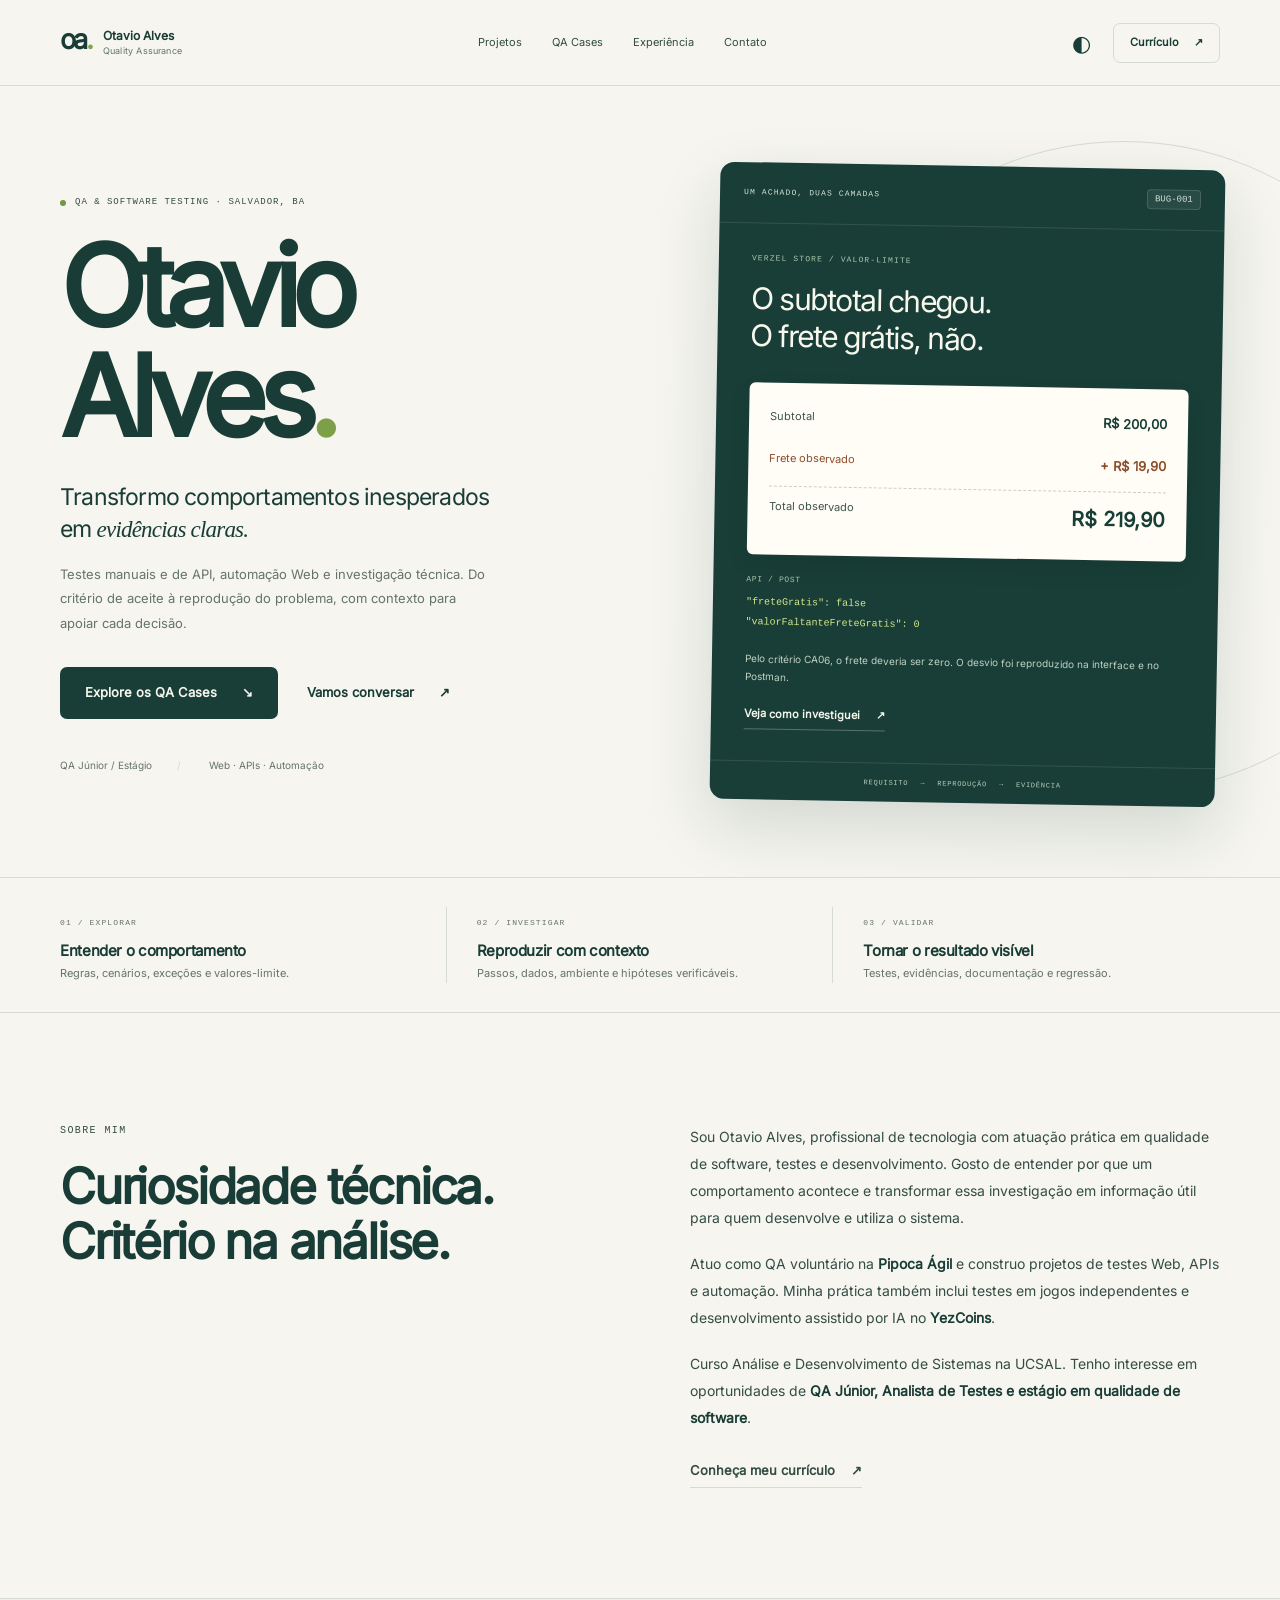
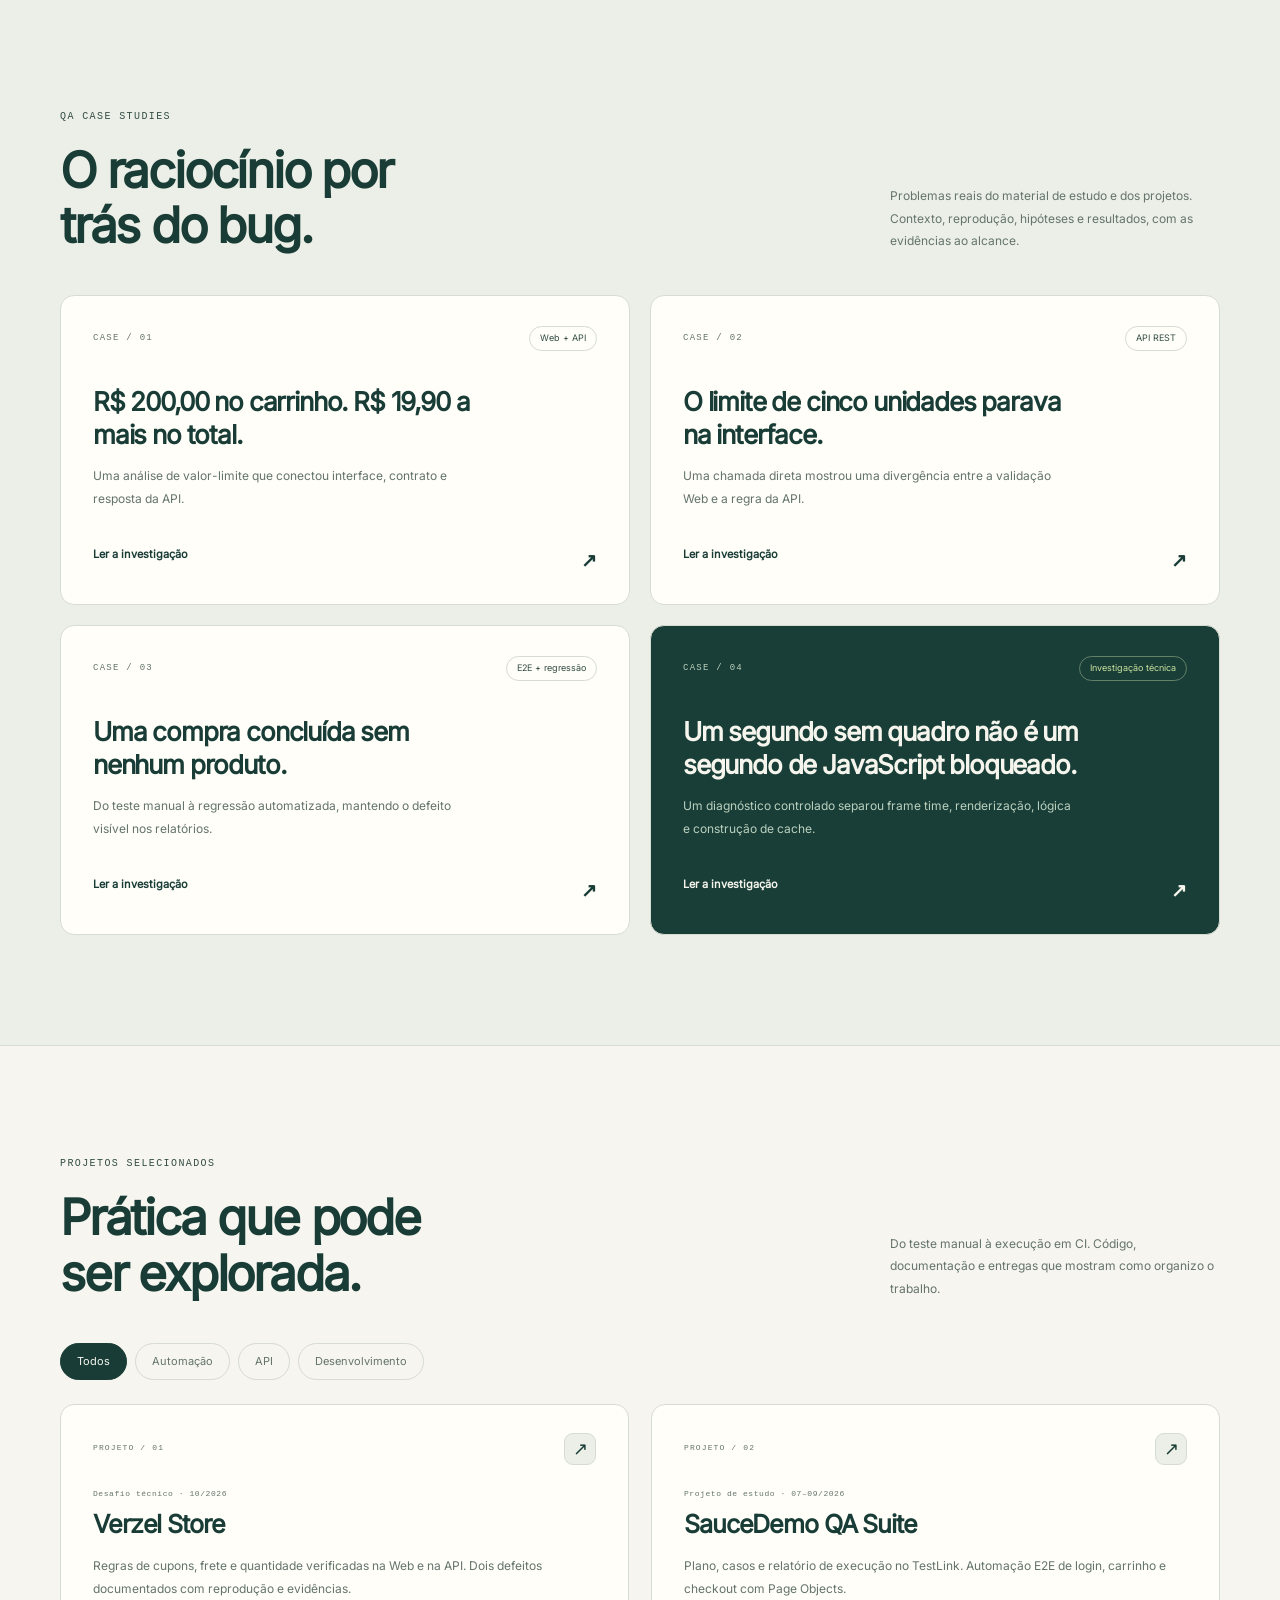
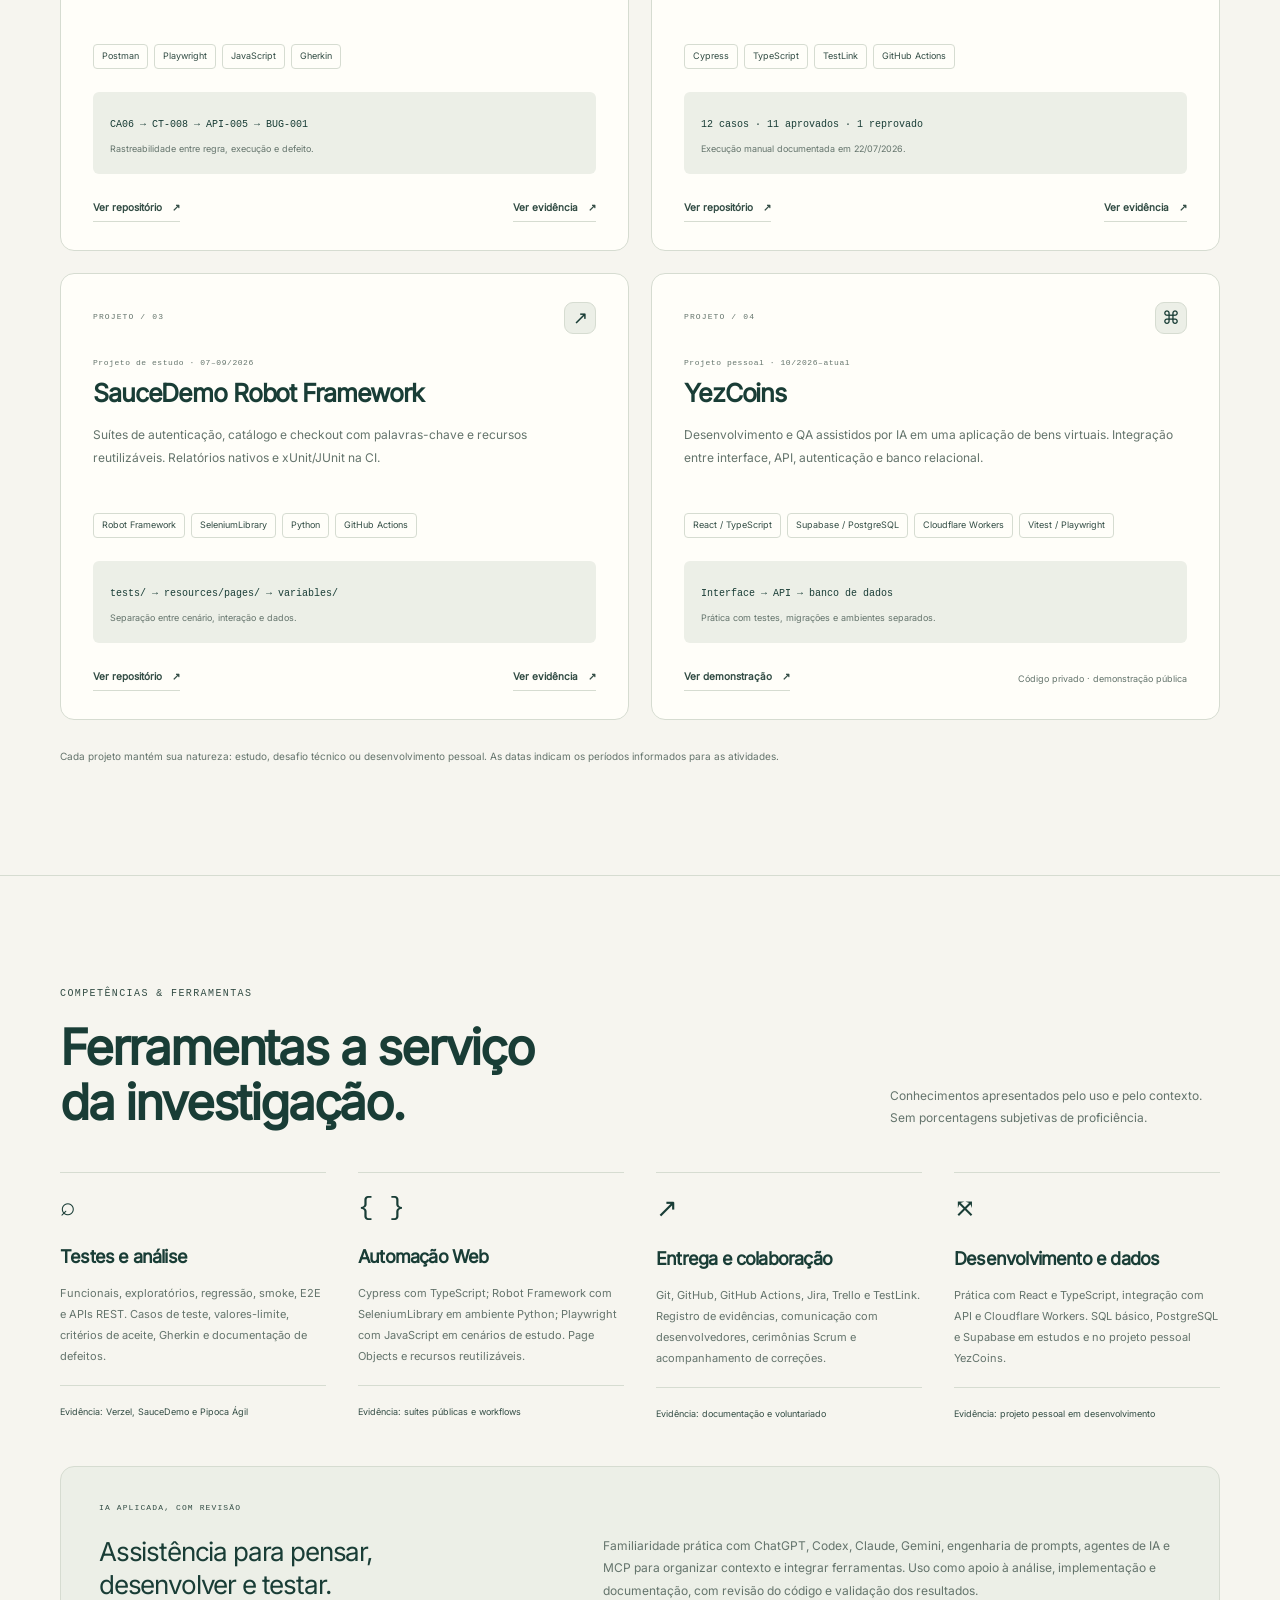
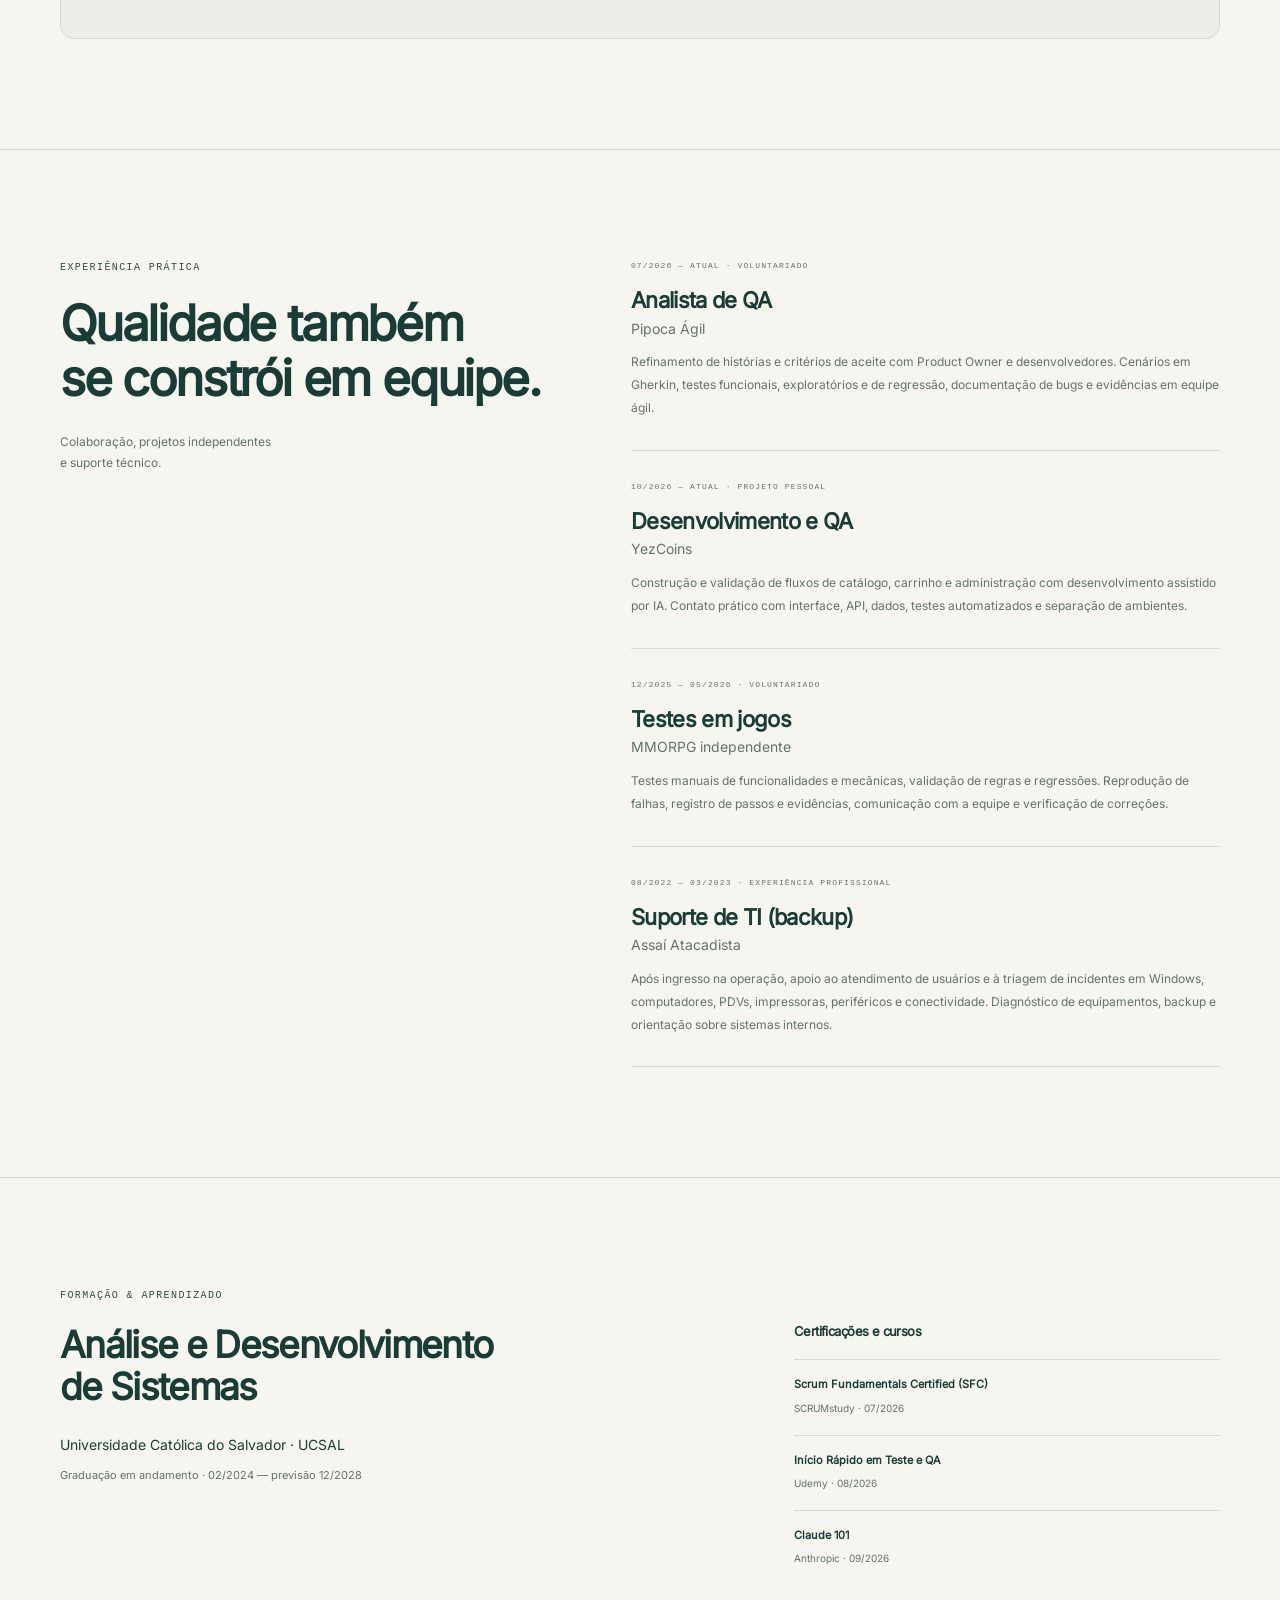
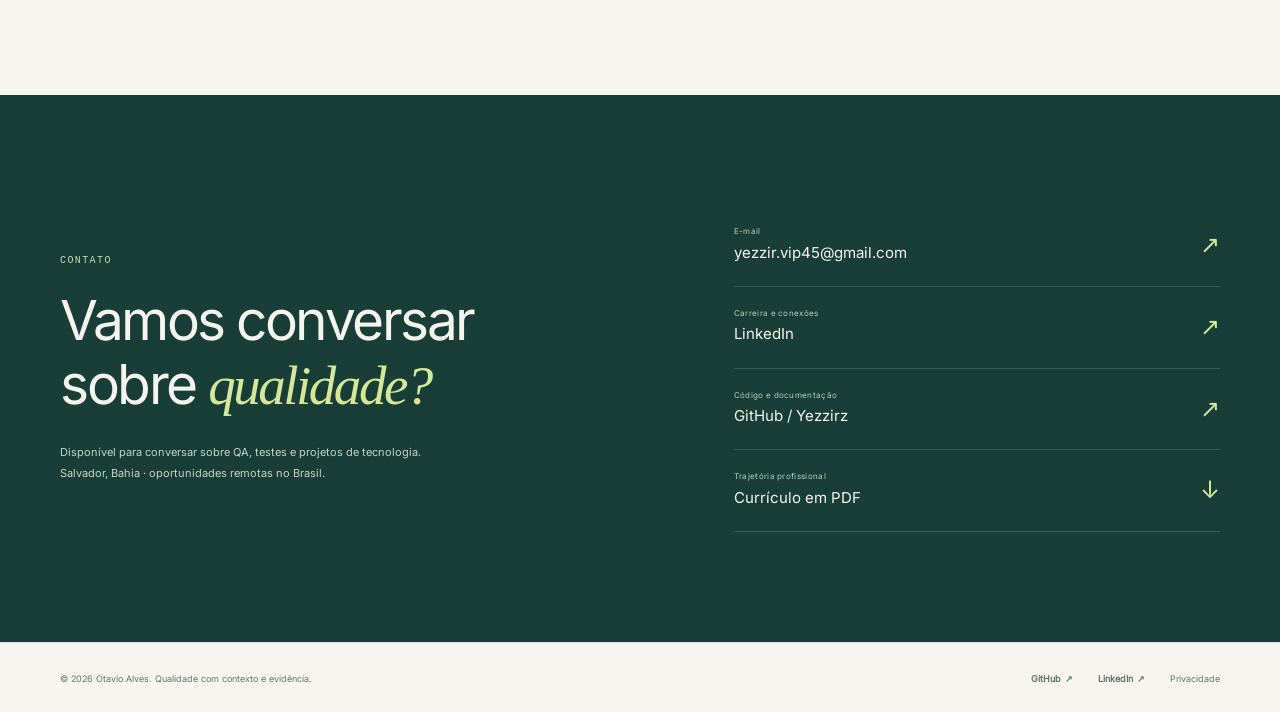
==== index.html @ 362ac3e8 "Create evidence-based QA portfolio and case studies" ====
<!doctype html>
<html lang="pt-BR"><head><meta charset="utf-8"><meta name="viewport" content="width=device-width,initial-scale=1">
<title>Otavio Alves — QA &amp; Software Testing</title><meta name="description" content="Testes Web e API, automação e investigação de bugs. Projetos, evidências e estudos de caso de Otavio Alves.">
<meta name="color-scheme" content="light dark"><meta name="theme-color" content="#183e37">
<meta property="og:type" content="website"><meta property="og:title" content="Otavio Alves — QA &amp; Software Testing"><meta property="og:description" content="Testes Web e API, automação e investigação de bugs. Projetos, evidências e estudos de caso de Otavio Alves."><meta property="og:image" content="https://yezzirz.github.io/assets/social-card.svg"><meta property="og:locale" content="pt_BR"><meta property="og:url" content="https://yezzirz.github.io/">
<link rel="canonical" href="https://yezzirz.github.io/"><link rel="icon" href="assets/favicon.svg" type="image/svg+xml">
<link rel="preload" href="assets/inter-latin-400.woff2" as="font" type="font/woff2" crossorigin>
<link rel="stylesheet" href="assets/style.css"><script src="assets/app.js" defer></script>
</head><body><a class="skip-link" href="#conteudo">Pular para o conteúdo</a><header class="site-header"><div class="container header-inner"><a class="brand" href="#inicio" aria-label="Otavio Alves — início"><span class="brand-mark" aria-hidden="true">oa<span>.</span></span><span>Otavio Alves<small>Quality Assurance</small></span></a>
<button class="menu-toggle" type="button" aria-expanded="false" aria-controls="primary-nav">Menu <span aria-hidden="true">☰</span></button>
<nav id="primary-nav" aria-label="Principal"><a href="#projetos">Projetos</a><a href="#cases">QA Cases</a><a href="#experiencia">Experiência</a><a href="#contato">Contato</a></nav>
<div class="header-actions"><button class="theme-toggle" type="button" aria-label="Alternar tema" aria-pressed="false"><span aria-hidden="true">◐</span></button><a class="button small outline" href="downloads/Otavio_Alves_Curriculo_QA.pdf">Currículo <span aria-hidden="true">↗</span></a></div></div></header>
<main id="conteudo"><section id="inicio" class="hero"><div class="container hero-grid"><div class="hero-copy"><p class="eyebrow"><span class="status-dot"></span> QA & SOFTWARE TESTING · SALVADOR, BA</p><h1>Otavio<br>Alves<span>.</span></h1><p class="hero-lead">Transformo comportamentos inesperados em <em>evidências claras.</em></p><p class="hero-description">Testes manuais e de API, automação Web e investigação técnica. Do critério de aceite à reprodução do problema, com contexto para apoiar cada decisão.</p><div class="hero-actions"><a class="button primary" href="#cases">Explore os QA Cases <span aria-hidden="true">↘</span></a><a class="button plain" href="#contato">Vamos conversar <span aria-hidden="true">↗</span></a></div><div class="hero-meta"><span>QA Júnior / Estágio</span><span>Web · APIs · Automação</span></div></div>
<div class="hero-evidence"><div class="evidence-heading"><span class="mono">UM ACHADO, DUAS CAMADAS</span><span class="evidence-label">BUG-001</span></div><div class="evidence-body"><p class="eyebrow">VERZEL STORE / VALOR-LIMITE</p><h2>O subtotal chegou.<br>O frete grátis, não.</h2><div class="receipt"><div><span>Subtotal</span><strong>R$ 200,00</strong></div><div class="observed"><span>Frete observado</span><strong>+ R$ 19,90</strong></div><div class="receipt-total"><span>Total observado</span><strong>R$ 219,90</strong></div></div><div class="api-proof"><span>API / POST</span><code>"freteGratis": false</code><code>"valorFaltanteFreteGratis": 0</code></div><p class="evidence-note">Pelo critério CA06, o frete deveria ser zero. O desvio foi reproduzido na interface e no Postman.</p><a href="cases/frete-no-limite.html" class="text-link">Veja como investiguei <span aria-hidden="true">↗</span></a></div><div class="evidence-footer"><span>REQUISITO</span><span aria-hidden="true">→</span><span>REPRODUÇÃO</span><span aria-hidden="true">→</span><span>EVIDÊNCIA</span></div></div></div></section>
<section class="approach-strip" aria-label="Frentes de atuação"><div class="container approach-grid"><div><span class="mono">01 / EXPLORAR</span><h2>Entender o comportamento</h2><p>Regras, cenários, exceções e valores-limite.</p></div><div><span class="mono">02 / INVESTIGAR</span><h2>Reproduzir com contexto</h2><p>Passos, dados, ambiente e hipóteses verificáveis.</p></div><div><span class="mono">03 / VALIDAR</span><h2>Tornar o resultado visível</h2><p>Testes, evidências, documentação e regressão.</p></div></div></section>
<section id="sobre" class="section"><div class="container about-grid"><div><p class="eyebrow">SOBRE MIM</p><h2 class="section-title">Curiosidade técnica.<br>Critério na análise.</h2></div><div class="prose"><p>Sou Otavio Alves, profissional de tecnologia com atuação prática em qualidade de software, testes e desenvolvimento. Gosto de entender por que um comportamento acontece e transformar essa investigação em informação útil para quem desenvolve e utiliza o sistema.</p><p>Atuo como QA voluntário na <strong>Pipoca Ágil</strong> e construo projetos de testes Web, APIs e automação. Minha prática também inclui testes em jogos independentes e desenvolvimento assistido por IA no <strong>YezCoins</strong>.</p><p>Curso Análise e Desenvolvimento de Sistemas na UCSAL. Tenho interesse em oportunidades de <strong>QA Júnior, Analista de Testes e estágio em qualidade de software</strong>.</p><a class="text-link" href="downloads/Otavio_Alves_Curriculo_QA.pdf">Conheça meu currículo <span aria-hidden="true">↗</span></a></div></div></section>
<section id="cases" class="section cases-section"><div class="container"><div class="section-heading"><div><p class="eyebrow">QA CASE STUDIES</p><h2 class="section-title">O raciocínio por<br>trás do bug.</h2></div><p>Problemas reais do material de estudo e dos projetos. Contexto, reprodução, hipóteses e resultados, com as evidências ao alcance.</p></div><div class="cases-grid"><a class="case-card" href="cases/frete-no-limite.html"><div class="case-top"><span class="mono">CASE / 01</span><span class="chip">Web + API</span></div><h3>R$ 200,00 no carrinho. R$ 19,90 a mais no total.</h3><p>Uma análise de valor-limite que conectou interface, contrato e resposta da API.</p><span class="case-read">Ler a investigação <span aria-hidden="true">↗</span></span></a><a class="case-card" href="cases/limite-de-quantidade-api.html"><div class="case-top"><span class="mono">CASE / 02</span><span class="chip">API REST</span></div><h3>O limite de cinco unidades parava na interface.</h3><p>Uma chamada direta mostrou uma divergência entre a validação Web e a regra da API.</p><span class="case-read">Ler a investigação <span aria-hidden="true">↗</span></span></a><a class="case-card" href="cases/checkout-sem-itens.html"><div class="case-top"><span class="mono">CASE / 03</span><span class="chip">E2E + regressão</span></div><h3>Uma compra concluída sem nenhum produto.</h3><p>Do teste manual à regressão automatizada, mantendo o defeito visível nos relatórios.</p><span class="case-read">Ler a investigação <span aria-hidden="true">↗</span></span></a><a class="case-card" href="cases/diagnostico-de-quadros.html"><div class="case-top"><span class="mono">CASE / 04</span><span class="chip">Investigação técnica</span></div><h3>Um segundo sem quadro não é um segundo de JavaScript bloqueado.</h3><p>Um diagnóstico controlado separou frame time, renderização, lógica e construção de cache.</p><span class="case-read">Ler a investigação <span aria-hidden="true">↗</span></span></a></div></div></section>
<section id="projetos" class="section"><div class="container"><div class="section-heading"><div><p class="eyebrow">PROJETOS SELECIONADOS</p><h2 class="section-title">Prática que pode<br>ser explorada.</h2></div><p>Do teste manual à execução em CI. Código, documentação e entregas que mostram como organizo o trabalho.</p></div><div class="project-filters" role="group" aria-label="Filtrar projetos"><button type="button" data-filter="todos" aria-pressed="true">Todos</button><button type="button" data-filter="automacao" aria-pressed="false">Automação</button><button type="button" data-filter="api" aria-pressed="false">API</button><button type="button" data-filter="desenvolvimento" aria-pressed="false">Desenvolvimento</button></div><div class="projects-grid"><article class="project-card" data-category="web api automacao"><div class="project-top"><span class="mono">PROJETO / 01</span><span class="project-icon" aria-hidden="true">↗</span></div><p class="eyebrow muted">Desafio técnico · 10/2026</p><h3>Verzel Store</h3><p>Regras de cupons, frete e quantidade verificadas na Web e na API. Dois defeitos documentados com reprodução e evidências.</p><ul class="tags"><li>Postman</li><li>Playwright</li><li>JavaScript</li><li>Gherkin</li></ul><div class="project-proof"><code>CA06 → CT-008 → API-005 → BUG-001</code><small>Rastreabilidade entre regra, execução e defeito.</small></div><div class="project-links"><a class="text-link" href="https://github.com/Yezzirz/verzel-store-qa-challenge">Ver repositório<span aria-hidden="true"> ↗</span></a><a class="text-link" href="https://github.com/Yezzirz/verzel-store-qa-challenge/blob/main/docs/bugs.md">Ver evidência<span aria-hidden="true"> ↗</span></a></div></article><article class="project-card" data-category="web automacao"><div class="project-top"><span class="mono">PROJETO / 02</span><span class="project-icon" aria-hidden="true">↗</span></div><p class="eyebrow muted">Projeto de estudo · 07–09/2026</p><h3>SauceDemo QA Suite</h3><p>Plano, casos e relatório de execução no TestLink. Automação E2E de login, carrinho e checkout com Page Objects.</p><ul class="tags"><li>Cypress</li><li>TypeScript</li><li>TestLink</li><li>GitHub Actions</li></ul><div class="project-proof"><code>12 casos · 11 aprovados · 1 reprovado</code><small>Execução manual documentada em 22/07/2026.</small></div><div class="project-links"><a class="text-link" href="https://github.com/Yezzirz/Saucedemo-QA-Suite">Ver repositório<span aria-hidden="true"> ↗</span></a><a class="text-link" href="https://github.com/Yezzirz/Saucedemo-QA-Suite/blob/main/Docs/03-relatorio-de-testes.md">Ver evidência<span aria-hidden="true"> ↗</span></a></div></article><article class="project-card" data-category="web automacao"><div class="project-top"><span class="mono">PROJETO / 03</span><span class="project-icon" aria-hidden="true">↗</span></div><p class="eyebrow muted">Projeto de estudo · 07–09/2026</p><h3>SauceDemo Robot Framework</h3><p>Suítes de autenticação, catálogo e checkout com palavras-chave e recursos reutilizáveis. Relatórios nativos e xUnit/JUnit na CI.</p><ul class="tags"><li>Robot Framework</li><li>SeleniumLibrary</li><li>Python</li><li>GitHub Actions</li></ul><div class="project-proof"><code>tests/ → resources/pages/ → variables/</code><small>Separação entre cenário, interação e dados.</small></div><div class="project-links"><a class="text-link" href="https://github.com/Yezzirz/saucedemo-robot-framework-suite">Ver repositório<span aria-hidden="true"> ↗</span></a><a class="text-link" href="https://github.com/Yezzirz/saucedemo-robot-framework-suite/blob/main/tests/03_checkout.robot">Ver evidência<span aria-hidden="true"> ↗</span></a></div></article><article class="project-card" data-category="desenvolvimento"><div class="project-top"><span class="mono">PROJETO / 04</span><span class="project-icon" aria-hidden="true">⌘</span></div><p class="eyebrow muted">Projeto pessoal · 10/2026–atual</p><h3>YezCoins</h3><p>Desenvolvimento e QA assistidos por IA em uma aplicação de bens virtuais. Integração entre interface, API, autenticação e banco relacional.</p><ul class="tags"><li>React / TypeScript</li><li>Supabase / PostgreSQL</li><li>Cloudflare Workers</li><li>Vitest / Playwright</li></ul><div class="project-proof"><code>Interface → API → banco de dados</code><small>Prática com testes, migrações e ambientes separados.</small></div><div class="project-links"><a class="text-link" href="https://yezcoins.com">Ver demonstração<span aria-hidden="true"> ↗</span></a><span class="subtle">Código privado · demonstração pública</span></div></article></div><p class="section-note">Cada projeto mantém sua natureza: estudo, desafio técnico ou desenvolvimento pessoal. As datas indicam os períodos informados para as atividades.</p></div></section>
<section id="competencias" class="section skills-section"><div class="container"><div class="section-heading"><div><p class="eyebrow">COMPETÊNCIAS & FERRAMENTAS</p><h2 class="section-title">Ferramentas a serviço<br>da investigação.</h2></div><p>Conhecimentos apresentados pelo uso e pelo contexto. Sem porcentagens subjetivas de proficiência.</p></div><div class="skills-grid"><article><span class="skill-symbol" aria-hidden="true">⌕</span><h3>Testes e análise</h3><p>Funcionais, exploratórios, regressão, smoke, E2E e APIs REST. Casos de teste, valores-limite, critérios de aceite, Gherkin e documentação de defeitos.</p><div class="skill-context">Evidência: Verzel, SauceDemo e Pipoca Ágil</div></article><article><span class="skill-symbol" aria-hidden="true">{ }</span><h3>Automação Web</h3><p>Cypress com TypeScript; Robot Framework com SeleniumLibrary em ambiente Python; Playwright com JavaScript em cenários de estudo. Page Objects e recursos reutilizáveis.</p><div class="skill-context">Evidência: suítes públicas e workflows</div></article><article><span class="skill-symbol" aria-hidden="true">↗</span><h3>Entrega e colaboração</h3><p>Git, GitHub, GitHub Actions, Jira, Trello e TestLink. Registro de evidências, comunicação com desenvolvedores, cerimônias Scrum e acompanhamento de correções.</p><div class="skill-context">Evidência: documentação e voluntariado</div></article><article><span class="skill-symbol" aria-hidden="true">⤧</span><h3>Desenvolvimento e dados</h3><p>Prática com React e TypeScript, integração com API e Cloudflare Workers. SQL básico, PostgreSQL e Supabase em estudos e no projeto pessoal YezCoins.</p><div class="skill-context">Evidência: projeto pessoal em desenvolvimento</div></article></div><div class="ai-panel"><p class="eyebrow">IA APLICADA, COM REVISÃO</p><div><h3>Assistência para pensar,<br>desenvolver e testar.</h3><p>Familiaridade prática com ChatGPT, Codex, Claude, Gemini, engenharia de prompts, agentes de IA e MCP para organizar contexto e integrar ferramentas. Uso como apoio à análise, implementação e documentação, com revisão do código e validação dos resultados.</p></div></div></div></section>
<section id="experiencia" class="section"><div class="container experience-grid"><div><p class="eyebrow">EXPERIÊNCIA PRÁTICA</p><h2 class="section-title">Qualidade também<br>se constrói em equipe.</h2><p class="subtle">Colaboração, projetos independentes<br>e suporte técnico.</p></div><div class="timeline"><article><p class="mono">07/2026 — ATUAL · VOLUNTARIADO</p><h3>Analista de QA <span>Pipoca Ágil</span></h3><p>Refinamento de histórias e critérios de aceite com Product Owner e desenvolvedores. Cenários em Gherkin, testes funcionais, exploratórios e de regressão, documentação de bugs e evidências em equipe ágil.</p></article><article><p class="mono">10/2026 — ATUAL · PROJETO PESSOAL</p><h3>Desenvolvimento e QA <span>YezCoins</span></h3><p>Construção e validação de fluxos de catálogo, carrinho e administração com desenvolvimento assistido por IA. Contato prático com interface, API, dados, testes automatizados e separação de ambientes.</p></article><article><p class="mono">12/2025 — 05/2026 · VOLUNTARIADO</p><h3>Testes em jogos <span>MMORPG independente</span></h3><p>Testes manuais de funcionalidades e mecânicas, validação de regras e regressões. Reprodução de falhas, registro de passos e evidências, comunicação com a equipe e verificação de correções.</p></article><article><p class="mono">08/2022 — 03/2023 · EXPERIÊNCIA PROFISSIONAL</p><h3>Suporte de TI (backup) <span>Assaí Atacadista</span></h3><p>Após ingresso na operação, apoio ao atendimento de usuários e à triagem de incidentes em Windows, computadores, PDVs, impressoras, periféricos e conectividade. Diagnóstico de equipamentos, backup e orientação sobre sistemas internos.</p></article></div></div></section>
<section id="formacao" class="section education-section"><div class="container"><p class="eyebrow">FORMAÇÃO & APRENDIZADO</p><div class="education-grid"><div><h2 class="section-title">Análise e Desenvolvimento<br>de Sistemas</h2><p class="education-school">Universidade Católica do Salvador · UCSAL</p><p class="subtle">Graduação em andamento · 02/2024 — previsão 12/2028</p></div><div class="certificates"><h3>Certificações e cursos</h3><div><strong>Scrum Fundamentals Certified (SFC)</strong><span>SCRUMstudy · 07/2026</span></div><div><strong>Início Rápido em Teste e QA</strong><span>Udemy · 08/2026</span></div><div><strong>Claude 101</strong><span>Anthropic · 09/2026</span></div></div></div></div></section>
<section id="contato" class="section contact-section"><div class="container contact-grid"><div><p class="eyebrow">CONTATO</p><h2>Vamos conversar<br>sobre <em>qualidade?</em></h2><p>Disponível para conversar sobre QA, testes e projetos de tecnologia.<br>Salvador, Bahia · oportunidades remotas no Brasil.</p></div><div class="contact-links"><a href="mailto:yezzir.vip45@gmail.com"><span>E-mail</span><strong>yezzir.vip45@gmail.com</strong><span aria-hidden="true">↗</span></a><a href="https://www.linkedin.com/in/otavio-alves-05310823b/"><span>Carreira e conexões</span><strong>LinkedIn</strong><span aria-hidden="true">↗</span></a><a href="https://github.com/Yezzirz"><span>Código e documentação</span><strong>GitHub / Yezzirz</strong><span aria-hidden="true">↗</span></a><a href="downloads/Otavio_Alves_Curriculo_QA.pdf"><span>Trajetória profissional</span><strong>Currículo em PDF</strong><span aria-hidden="true">↓</span></a></div></div></section></main><footer class="site-footer"><div class="container footer-inner"><p>© 2026 Otavio Alves. Qualidade com contexto e evidência.</p><div><a class="text-link" href="https://github.com/Yezzirz">GitHub<span aria-hidden="true"> ↗</span></a><a class="text-link" href="https://www.linkedin.com/in/otavio-alves-05310823b/">LinkedIn<span aria-hidden="true"> ↗</span></a><a href="privacidade.html">Privacidade</a></div></div></footer><p class="sr-only" id="action-status" role="status"></p></body></html>
---- assets/style.css ----
@font-face{font-family:Inter;src:url(inter-latin-400.woff2) format('woff2');font-weight:400;font-style:normal;font-display:swap}
:root{--bg:#f6f5ef;--surface:#fffef9;--soft:#ecefe7;--ink:#193d36;--text:#334d45;--muted:#64746c;--line:#d6dcd1;--accent:#c8e48a;--dark:#183e37;--dark-text:#f5f5ed;--radius:14px;--shadow:0 22px 55px #203d3610;color-scheme:light}
:root[data-theme=dark]{--bg:#12251f;--surface:#19312a;--soft:#203c32;--ink:#e9efe4;--text:#c6d4c8;--muted:#a0b4a7;--line:#375347;--accent:#c8e48a;--shadow:0 22px 55px #0002;color-scheme:dark}
*{box-sizing:border-box}html{scroll-behavior:smooth;scroll-padding-top:100px}body{margin:0;background:var(--bg);color:var(--text);font:400 15px/1.7 Inter,Arial,sans-serif;-webkit-font-smoothing:antialiased}a{color:inherit;text-decoration:none}button,select{font:inherit}button,a,select{-webkit-tap-highlight-color:transparent}button{cursor:pointer}button:disabled{cursor:default}a:focus-visible,button:focus-visible,select:focus-visible,summary:focus-visible{outline:3px solid #648632;outline-offset:5px}img,svg{max-width:100%}h1,h2,h3,p,ul{margin:0}h1,h2,h3{color:var(--ink);line-height:1.15;letter-spacing:-.045em;font-family:Inter,Arial,sans-serif}h1,h2{font-weight:600}h3{font-weight:600}ul{padding:0;list-style:none}::selection{background:#c8e48a;color:#183e37}.container{width:min(1160px,calc(100% - 96px));margin-inline:auto}.section{padding-block:110px}.eyebrow,.mono{font:400 10px/1.6 ui-monospace,SFMono-Regular,Consolas,monospace;letter-spacing:.14em}.eyebrow{margin-bottom:20px}.subtle,.muted{color:var(--muted)}.section-title{font-size:clamp(34px,4vw,49px);line-height:1.13}.text-link{font-size:13px;font-weight:600;display:inline-flex;gap:16px;align-items:center;border-bottom:1px solid var(--line);padding-bottom:5px}.text-link:hover{border-color:currentColor}.button{display:inline-flex;align-items:center;justify-content:center;gap:25px;min-height:52px;padding:12px 24px;border:1px solid transparent;border-radius:7px;font-size:13px;font-weight:600;line-height:1.3;transition:background .15s,transform .15s}.button:hover{transform:translateY(-2px)}.button.primary{background:var(--dark);color:var(--dark-text)}.button.primary:hover{background:#285548}.button.outline{border-color:var(--line);color:var(--ink)}.button.small{font-size:11px;min-height:40px;padding:10px 16px;gap:15px}.button.plain{padding-inline:8px;color:var(--ink)}.skip-link{position:fixed;z-index:100;left:20px;top:0;transform:translateY(-120%);background:var(--accent);color:var(--dark);padding:14px}.skip-link:focus{transform:none}.sr-only{position:absolute;width:1px;height:1px;padding:0;margin:-1px;overflow:hidden;clip:rect(0,0,0,0);white-space:nowrap;border:0}
.site-header{position:sticky;z-index:30;top:0;background:var(--bg);border-bottom:1px solid var(--line)}.header-inner{height:85px;display:flex;align-items:center;justify-content:space-between;gap:35px}.brand{display:flex;align-items:center;gap:12px;color:var(--ink);font-size:12px;font-weight:600;line-height:1.4}.brand-mark{display:inline-block;font-size:27px;font-weight:700;letter-spacing:-.1em;padding-bottom:5px}.brand-mark>span{color:#83a34c}.brand small{display:block;font-size:9px;color:var(--muted);font-weight:400;letter-spacing:.02em}.site-header nav{display:flex;gap:30px;font-size:11px}.site-header nav a{padding:6px 0;position:relative}.site-header nav a:after{content:'';position:absolute;bottom:0;height:1px;left:0;width:0;background:var(--ink);transition:width .2s}.site-header nav a:hover:after{width:100%}.header-actions{display:flex;align-items:center;gap:14px}.theme-toggle{color:var(--ink);border:0;background:none;font-size:22px;line-height:1;width:35px;height:40px;display:none}.js .theme-toggle{display:block}.menu-toggle{display:none}
.hero{position:relative;overflow:hidden;padding:80px 0 74px}.hero:before{content:'';position:absolute;z-index:-1;right:-170px;top:55px;width:650px;height:650px;border:1px solid var(--line);border-radius:50%}.hero-grid{display:grid;grid-template-columns:1.1fr 1fr;gap:100px;align-items:center}.hero-copy>.eyebrow{display:flex;align-items:center;gap:9px;font-size:9px;letter-spacing:.11em;margin-bottom:22px}.status-dot{height:6px;width:6px;background:#739746;border-radius:50%;display:inline-block;flex-shrink:0}.hero h1{font-size:clamp(70px,8.7vw,116px);line-height:.99;letter-spacing:-.075em;margin:0 0 30px}.hero h1>span{color:#7d9f47}.hero-lead{max-width:445px;font-size:23px;line-height:1.38;letter-spacing:-.035em;color:var(--ink);margin-bottom:16px}.hero-lead em,.contact-section h2 em{font-family:Georgia,serif;font-weight:400}.hero-description{font-size:13px;line-height:1.9;max-width:425px;color:var(--muted)}.hero-actions{display:flex;align-items:center;gap:20px;margin-top:31px}.hero-meta{display:flex;flex-wrap:wrap;gap:25px;margin-top:38px;font-size:10px;color:var(--muted)}.hero-meta>span+span:before{content:' / ';margin-right:25px;color:var(--line)}
.hero-evidence{color:#d4e0d6;background:var(--dark);border-radius:var(--radius);box-shadow:0 26px 65px #183e3728;transform:rotate(1deg)}.evidence-heading{border-bottom:1px solid #ffffff1c;display:flex;justify-content:space-between;align-items:center;padding:20px 24px;gap:15px}.evidence-heading .mono{font-size:8px}.evidence-label{font:9px ui-monospace,monospace;background:#ffffff12;border:1px solid #ffffff25;padding:4px 7px;border-radius:4px}.evidence-body{padding:29px 33px 31px}.evidence-body>.eyebrow{color:#aac6ae;font-size:8px;margin-bottom:15px}.evidence-body h2{font-size:30px;font-weight:400;line-height:1.25;color:#f7f7ed;margin-bottom:27px;letter-spacing:-.05em}.receipt{background:#fffdf5;color:#3d554a;border-radius:6px;padding:14px 21px;font-size:11px;box-shadow:0 9px 25px #0001}.receipt>div{display:flex;justify-content:space-between;gap:15px;padding:10px 0}.receipt strong{font-size:13px;color:#183e37}.receipt .observed{color:#8d4e2d}.receipt .observed strong{color:#8d4e2d}.receipt-total{border-top:1px dashed #c8d2c1;margin-top:5px}.receipt-total strong{font-size:20px}.api-proof{display:flex;flex-direction:column;gap:2px;padding:18px 0;font:10px/1.8 ui-monospace,monospace}.api-proof>span{font-size:8px;color:#adc4ae;letter-spacing:.08em;margin-bottom:5px}.api-proof code{color:#d3e78b}.evidence-note{color:#c0d1c3;font-size:10px;line-height:1.8;margin-bottom:14px}.evidence-body .text-link{font-size:11px;color:#f4f5eb;border-color:#ffffff45}.evidence-footer{display:flex;gap:12px;justify-content:center;padding:15px;border-top:1px solid #ffffff1c;font:7px ui-monospace,monospace;letter-spacing:.11em;color:#b9d0bd}
.approach-strip{border-block:1px solid var(--line)}.approach-grid{display:grid;grid-template-columns:repeat(3,1fr);padding-block:29px}.approach-grid>div{padding-inline:30px;border-right:1px solid var(--line)}.approach-grid>div:first-child{padding-left:0}.approach-grid>div:last-child{border:0}.approach-grid .mono{font-size:8px;color:var(--muted)}.approach-grid h2{font-size:15px;letter-spacing:-.025em;margin:9px 0 5px}.approach-grid p{font-size:11px;color:var(--muted)}
.about-grid{display:grid;grid-template-columns:1fr 1fr;gap:100px}.prose p{font-size:14px;line-height:1.95;margin-bottom:18px}.prose strong{font-weight:600;color:var(--ink)}.prose .text-link{margin-top:10px}.section-heading{display:flex;justify-content:space-between;align-items:flex-end;gap:50px;margin-bottom:42px}.section-heading>p{max-width:330px;font-size:12px;line-height:1.9;color:var(--muted)}.section-heading .eyebrow{margin-bottom:18px}.cases-section{background:var(--soft);border-block:1px solid var(--line)}.cases-grid{display:grid;grid-template-columns:repeat(2,1fr);gap:20px}.case-card{display:flex;flex-direction:column;border:1px solid var(--line);border-radius:var(--radius);background:var(--surface);padding:30px 32px 27px;min-height:310px;transition:transform .18s,box-shadow .18s,border-color .18s}.case-card:hover{transform:translateY(-4px);box-shadow:var(--shadow);border-color:#8fa882}.case-top{display:flex;justify-content:space-between;align-items:center;gap:15px;margin-bottom:34px}.case-top .mono{font-size:9px;color:var(--muted)}.chip{font-size:9px;line-height:1.4;border:1px solid var(--line);padding:5px 10px;border-radius:30px;color:var(--text)}.case-card h3{font-size:26px;line-height:1.28;max-width:410px;margin-bottom:14px}.case-card p{font-size:12px;max-width:390px;color:var(--muted);line-height:1.85;margin-bottom:25px}.case-read{font-size:11px;font-weight:600;color:var(--ink);display:flex;justify-content:space-between;gap:20px;margin-top:auto}.case-read>span{font-size:19px}.case-card:nth-child(4){background:var(--dark);color:var(--dark-text)}.case-card:nth-child(4) h3,.case-card:nth-child(4) .case-read{color:var(--dark-text)}.case-card:nth-child(4) p,.case-card:nth-child(4) .mono{color:#bbd0bf}.case-card:nth-child(4) .chip{color:#cce29f;border-color:#638169}
.project-filters{display:none;gap:8px;flex-wrap:wrap;margin-bottom:24px}.js .project-filters{display:flex}.project-filters button{font-size:11px;border:1px solid var(--line);background:transparent;color:var(--muted);border-radius:30px;padding:8px 16px}.project-filters button[aria-pressed=true]{background:var(--ink);color:var(--bg);border-color:var(--ink)}.projects-grid{display:grid;grid-template-columns:repeat(2,1fr);gap:22px}.project-card{border:1px solid var(--line);border-radius:var(--radius);padding:28px 32px;background:var(--surface);display:flex;flex-direction:column}.project-card[hidden]{display:none}.project-top{display:flex;align-items:center;justify-content:space-between;gap:10px;margin-bottom:23px}.project-top .mono{font-size:8px;color:var(--muted)}.project-icon{display:grid;place-items:center;width:32px;height:32px;background:var(--soft);border:1px solid var(--line);border-radius:9px;font-size:18px;color:var(--ink)}.project-card .eyebrow{font-size:8px;letter-spacing:.07em;margin-bottom:10px}.project-card h3{font-size:25px;margin-bottom:16px}.project-card>p:not(.eyebrow){font-size:12px;line-height:1.9;color:var(--muted);min-height:69px}.tags{display:flex;flex-wrap:wrap;gap:6px;margin:20px 0}.tags li{font-size:9px;border:1px solid var(--line);padding:5px 8px;border-radius:4px;color:var(--text);line-height:1.4}.project-proof{background:var(--soft);padding:17px;border-radius:6px;margin:3px 0 25px}.project-proof code{font-size:10px;color:var(--ink);overflow-wrap:anywhere}.project-proof small{display:block;font-size:9px;color:var(--muted);margin-top:7px}.project-links{display:flex;gap:20px;justify-content:space-between;align-items:center;flex-wrap:wrap;margin-top:auto}.project-links .text-link{font-size:10px;gap:10px}.project-links .subtle{font-size:9px}.section-note{font-size:10px;color:var(--muted);margin-top:28px}
.skills-section{border-block:1px solid var(--line)}.skills-grid{display:grid;grid-template-columns:repeat(4,1fr);gap:32px}.skills-grid article{position:relative;padding-top:20px;border-top:1px solid var(--line)}.skill-symbol{font:26px ui-monospace,monospace;color:var(--ink);display:inline-block;margin-bottom:24px}.skills-grid h3{font-size:18px;margin-bottom:15px}.skills-grid p{font-size:11px;line-height:1.9;color:var(--muted)}.skill-context{font-size:9px;padding-top:18px;margin-top:18px;border-top:1px solid var(--line);color:var(--text)}.ai-panel{padding:35px 38px;background:var(--soft);border:1px solid var(--line);border-radius:var(--radius);margin-top:45px}.ai-panel>.eyebrow{font-size:8px;margin-bottom:20px}.ai-panel>div{display:grid;grid-template-columns:1fr 1.3fr;gap:60px}.ai-panel h3{font-size:26px;font-weight:400;line-height:1.3}.ai-panel p:not(.eyebrow){font-size:12px;line-height:1.9;color:var(--muted)}
.experience-grid{display:grid;grid-template-columns:1fr 1.2fr;gap:80px}.experience-grid>div>p.subtle{font-size:12px;margin-top:24px;line-height:1.8}.timeline article{border-bottom:1px solid var(--line);padding:0 0 30px;margin-bottom:30px}.timeline article:last-child{margin:0}.timeline .mono{font-size:8px;color:var(--muted);margin-bottom:13px}.timeline h3{font-size:22px;line-height:1.35;letter-spacing:-.03em;margin-bottom:13px}.timeline h3 span{display:block;color:var(--muted);font-size:14px;letter-spacing:0;font-weight:400;margin-top:4px}.timeline article>p:last-child{font-size:12px;line-height:1.9;color:var(--muted)}.education-section{border-top:1px solid var(--line)}.education-grid{display:grid;grid-template-columns:1.5fr 1fr;gap:95px}.education-grid .section-title{font-size:37px}.education-school{font-size:14px;margin-top:25px;color:var(--ink)}.education-grid .subtle{font-size:11px;margin-top:9px}.certificates h3{font-size:13px;margin-bottom:20px}.certificates>div{border-top:1px solid var(--line);padding:15px 0}.certificates strong{font-size:11px;color:var(--ink);font-weight:600;display:block}.certificates span{font-size:10px;color:var(--muted)}
.contact-section{background:var(--dark);color:#c4d5c8}.contact-grid{display:grid;grid-template-columns:1.2fr 1fr;gap:90px;align-items:center}.contact-section .eyebrow{color:#c6dbb1}.contact-section h2{font-size:55px;line-height:1.15;font-weight:400;color:#f4f5ed}.contact-section h2 em{color:#d5e798}.contact-section p:not(.eyebrow){font-size:11px;line-height:1.9;margin-top:25px}.contact-links>a{display:grid;grid-template-columns:1fr 20px;padding:20px 0;border-bottom:1px solid #ffffff26;position:relative}.contact-links>a>span:first-child{font-size:8px;color:#bbd0bf;letter-spacing:.04em;grid-column:1}.contact-links strong{font-size:15px;color:#f6f6ed;font-weight:400;grid-column:1;line-height:1.8;overflow-wrap:anywhere}.contact-links>a>span:last-child{font-size:24px;grid-column:2;grid-row:1/3;align-self:center;color:#d4e799}.contact-links>a:hover strong{text-decoration:underline;text-underline-offset:5px}.site-footer{padding:28px 0;border-top:1px solid var(--line)}.footer-inner{display:flex;align-items:center;justify-content:space-between;gap:30px;font-size:9px;color:var(--muted)}.footer-inner>div{display:flex;gap:25px;align-items:center}.footer-inner .text-link{font-size:9px;gap:4px;border:0;padding:0}
.case-hero{padding-block:45px 60px}.back-link{display:inline-block;font-size:11px;color:var(--muted);margin-bottom:55px}.case-hero>h1{max-width:920px;font-size:clamp(36px,5.5vw,65px);line-height:1.15;margin-bottom:24px}.case-summary{max-width:750px;font-size:19px;line-height:1.7}.case-context{font-size:11px;color:var(--muted);margin-top:21px}.case-outcome{display:grid;grid-template-columns:1.5fr 1.1fr 1fr;gap:30px;align-items:center;border-block:1px solid var(--line);padding:27px 0;margin-top:35px}.case-outcome .eyebrow{font-size:8px;margin-bottom:10px}.case-outcome strong{font-size:13px;color:var(--ink);font-weight:600}.case-outcome p:not(.eyebrow){font-size:11px;color:var(--muted)}.case-outcome .text-link{font-size:11px}.case-layout{display:grid;grid-template-columns:225px 1fr;gap:90px;align-items:start}.case-toc{position:sticky;top:115px;padding-top:10px}.case-toc nav{display:flex;flex-direction:column;gap:12px}.case-toc a{font-size:11px;color:var(--muted)}.case-toc a:hover{color:var(--ink)}.case-toc a span{font:9px ui-monospace,monospace;display:inline-block;width:26px;color:var(--muted)}.case-step{display:grid;grid-template-columns:30px 1fr;gap:18px;padding-bottom:35px;margin-bottom:35px;border-bottom:1px solid var(--line);scroll-margin-top:115px}.step-number{font-size:9px;padding-top:5px;color:var(--muted)}.case-step h2{font-size:26px;margin-bottom:17px;letter-spacing:-.03em}.case-step p{font-size:14px;line-height:1.95}.case-source{padding:28px;background:var(--soft);border-radius:8px}.case-source p:not(.eyebrow){font-size:12px;line-height:1.8;margin-bottom:18px}.case-source .text-link{font-size:11px}.more-cases{padding-block:90px}.more-cases h2{font-size:28px;margin-bottom:30px}.more-cases>div{display:grid;grid-template-columns:repeat(3,1fr);gap:25px}.more-cases a{font-size:14px;color:var(--ink);padding-top:20px;border-top:1px solid var(--line);line-height:1.6}.more-cases a span{display:block;margin-top:12px}.comparison-block{display:grid;grid-template-columns:1fr 1fr;gap:25px;margin-top:40px}.comparison-block>div{background:var(--soft);padding:25px 30px;border-radius:8px}.comparison-block>div:last-child{background:#f1e7dc;color:#633c26}:root[data-theme=dark] .comparison-block>div:last-child{background:#403728;color:#f6d4bb}.comparison-block strong{display:block;font-size:40px;line-height:1.3;letter-spacing:-.04em}.comparison-block small{font-size:11px}.comparison-block .eyebrow{font-size:9px}.code-evidence{background:var(--dark);color:#d7e1d3;padding:35px;display:grid;grid-template-columns:1fr 1fr;gap:35px;margin-top:40px;border-radius:10px}.code-evidence pre{font-size:12px;line-height:1.8;white-space:pre-wrap;overflow-wrap:anywhere;margin-bottom:0;color:#d2e697}.code-evidence p{font-size:12px;margin-top:18px}.code-evidence strong{font-size:26px;color:#d2e697}.case-callout{padding:30px;margin-top:40px;border:1px solid var(--line);border-radius:10px;background:var(--surface)}.case-callout strong{font-size:16px;color:var(--ink)}.case-callout p{font-size:12px;margin:10px 0 20px}.inline-links{display:flex;gap:30px;flex-wrap:wrap}.inline-links .text-link{font-size:11px}.measurement-panel{background:var(--surface);border:1px solid var(--line);padding:35px;border-radius:var(--radius);margin-top:40px}.measurement-panel h2{font-size:25px;margin-bottom:15px}.measurement-panel>p:not(.eyebrow){font-size:12px;max-width:850px}.measurement-panel label{display:block;font-size:11px;margin:25px 0 7px}.measurement-panel select{padding:10px;background:var(--bg);color:var(--ink);border:1px solid var(--line);border-radius:5px;width:min(100%,350px);font-size:12px}.chart-bars{margin-top:30px}.chart-bars>div{display:grid;grid-template-columns:60px 1fr 80px;align-items:center;gap:15px;margin:18px 0;font-size:11px}.chart-bars strong{font-size:12px;font-weight:400;text-align:right}.bar-track{height:26px;background:var(--soft);border-radius:3px;overflow:hidden}.bar{display:block;height:100%;min-width:3px;transition:width .25s}.bar.legacy{background:#577263;width:96.3273%}.bar.cached{background:#a5bd66;width:1.8364%}.chart-note{margin-top:15px;color:var(--muted)}.measurement-panel .subtle{margin-block:15px}.measurement-panel .text-link{font-size:11px}.legal{max-width:800px;padding-block:80px 120px}.legal h1{font-size:48px;margin-bottom:30px}.legal p:not(.eyebrow){margin-bottom:22px}
@media(min-width:1500px){.hero{padding-block:100px}.hero-grid{gap:125px}}
@media(max-width:1000px){.container{width:calc(100% - 56px)}.hero-grid{gap:45px}.hero-evidence{transform:none}.hero h1{font-size:90px}.hero-actions{gap:10px;flex-wrap:wrap}.hero-lead{font-size:21px}.evidence-body{padding:27px}.evidence-heading{padding:18px}.evidence-body h2{font-size:27px}.section{padding-block:85px}.site-header nav{gap:20px}.header-inner{gap:22px}.skills-grid{grid-template-columns:repeat(2,1fr);gap:35px}.education-grid{gap:50px}.case-layout{gap:45px;grid-template-columns:180px 1fr}.contact-grid{gap:50px}.about-grid{gap:60px}.experience-grid{gap:50px}}
@media(max-width:760px){.container{width:calc(100% - 40px)}.header-inner{height:72px;gap:15px}.brand{font-size:11px}.brand-mark{font-size:25px}.brand small{font-size:8px}.header-actions{gap:8px;margin-left:auto}.header-actions .button{font-size:10px;padding:9px 11px;min-height:35px;gap:8px}.theme-toggle{font-size:20px;width:30px}.site-header nav{display:flex;position:absolute;top:72px;left:0;right:0;justify-content:center;background:var(--bg);border-bottom:1px solid var(--line);padding:15px 10px;gap:22px}.js .site-header nav{display:none}.js .site-header nav.is-open{display:flex}.js .menu-toggle{display:flex;align-items:center;gap:7px;padding:8px 0;border:0;background:none;color:var(--ink);font-size:10px;order:3}.hero{padding:55px 0 50px}.hero-grid{grid-template-columns:1fr;gap:45px}.hero h1{font-size:90px;line-height:1;max-width:100%;margin-bottom:24px}.hero h1 br{display:none}.hero-copy>.eyebrow{font-size:8px}.hero-lead{max-width:490px;font-size:25px}.hero-description{max-width:500px}.hero-actions{gap:20px;margin-top:25px}.hero-meta{margin-top:25px;font-size:9px;gap:15px}.hero-meta>span+span:before{margin-right:15px}.hero-evidence{width:100%;max-width:500px}.evidence-body{padding:28px}.evidence-body h2{font-size:32px}.evidence-heading{padding:17px 24px}.evidence-body>.eyebrow{font-size:8px}.receipt{font-size:12px}.evidence-note{font-size:11px}.evidence-body .text-link{font-size:12px}.api-proof{font-size:11px}.evidence-footer{font-size:7px}.approach-grid{grid-template-columns:1fr;gap:20px;padding-block:25px}.approach-grid>div,.approach-grid>div:first-child{padding:0 0 20px;border:0;border-bottom:1px solid var(--line);display:grid;grid-template-columns:110px 1fr;gap:0 12px}.approach-grid>div:last-child{padding-bottom:0}.approach-grid .mono{grid-row:1/3;align-self:center}.approach-grid h2{margin:0 0 5px;font-size:14px}.approach-grid p{font-size:10px}.section{padding-block:65px}.section-title{font-size:34px}.about-grid,.experience-grid,.education-grid,.contact-grid{grid-template-columns:1fr;gap:35px}.prose p{font-size:13px}.section-heading{display:block;margin-bottom:32px}.section-heading>p{max-width:500px;margin-top:22px;font-size:12px}.cases-grid,.projects-grid{grid-template-columns:1fr;gap:17px}.case-card{padding:25px;min-height:285px}.case-card h3{font-size:27px;max-width:500px}.case-card p{max-width:500px}.case-top{margin-bottom:28px}.project-card{padding:25px}.project-card>p:not(.eyebrow){min-height:0}.project-card h3{font-size:25px}.project-proof code{font-size:9px}.project-proof{padding:15px}.skills-grid{gap:30px 22px}.skills-grid h3{font-size:17px}.skills-grid p{font-size:11px}.skill-context{font-size:9px}.ai-panel{padding:25px;margin-top:35px}.ai-panel>div{grid-template-columns:1fr;gap:20px}.ai-panel h3{font-size:27px}.timeline h3{font-size:22px}.education-grid .section-title{font-size:31px}.certificates{margin-top:10px}.contact-section h2{font-size:43px}.contact-links strong{font-size:16px}.footer-inner{display:block;line-height:1.8}.footer-inner>div{margin-top:18px;gap:22px}.case-hero{padding-top:30px;padding-bottom:40px}.back-link{margin-bottom:35px}.case-hero>h1{font-size:39px}.case-summary{font-size:17px}.case-context{font-size:10px;line-height:1.8}.case-outcome{grid-template-columns:1fr;gap:22px}.case-outcome>.text-link{justify-self:start}.case-layout{grid-template-columns:1fr;gap:32px}.case-toc{position:static;padding:20px;border:1px solid var(--line);border-radius:8px}.case-toc nav{display:grid;grid-template-columns:1fr 1fr;gap:10px}.case-toc a{font-size:10px}.case-toc a span{width:22px}.case-step{grid-template-columns:22px 1fr;gap:12px;padding-bottom:27px;margin-bottom:27px}.case-step h2{font-size:23px}.case-step p{font-size:13px;line-height:1.9}.more-cases{padding-block:55px}.more-cases>div{grid-template-columns:1fr;gap:20px}.more-cases a span{display:inline-block;margin:0 0 0 10px}.comparison-block{gap:12px}.comparison-block>div{padding:22px 18px}.comparison-block strong{font-size:28px}.comparison-block .eyebrow{font-size:7px}.comparison-block small{font-size:9px}.code-evidence{grid-template-columns:1fr;padding:25px;gap:25px}.measurement-panel{padding:24px 20px}.measurement-panel h2{font-size:24px}.chart-bars>div{grid-template-columns:45px 1fr 65px;gap:8px;font-size:10px}.chart-bars strong{font-size:11px}.legal{padding-block:60px 90px}.legal h1{font-size:36px}}
@media(max-width:390px){.brand>span:last-child{display:none}.hero h1{font-size:78px}.hero-lead{font-size:23px}.hero-actions{gap:10px}.button{padding:12px 18px;font-size:12px}.skills-grid{grid-template-columns:1fr}.evidence-body h2{font-size:29px}.case-card h3{font-size:25px}.case-toc nav{grid-template-columns:1fr}}
@media(prefers-reduced-motion:reduce){html{scroll-behavior:auto}*,*:before,*:after{transition:none!important;animation:none!important}}
@media print{.site-header,.site-footer,.project-filters,.case-toc,.hero-evidence,.theme-toggle,.hero-actions,.contact-section{display:none!important}body{background:white;color:#111;font:11pt/1.6 Arial,sans-serif}.container{width:100%}.section{padding:25px 0}.hero{padding:20px 0}.hero-grid,.case-layout,.experience-grid,.about-grid{display:block}.hero h1{font-size:48pt}.case-card,.project-card{break-inside:avoid}.case-hero>h1{font-size:30pt}.case-step h2{font-size:17pt}.cases-grid,.projects-grid{gap:10px}a{color:#111}.case-card:nth-child(4){background:white;color:#111}.case-card:nth-child(4) h3,.case-card:nth-child(4) p,.case-card:nth-child(4) .case-read{color:#111}}
:root[data-theme=dark] .button.primary{background:var(--accent);color:#183e37}.hero-grid>*{min-width:0}@media(max-width:760px){.hero h1 br{display:block}.hero h1{font-size:84px}.hero-evidence{min-width:0}.hero-copy>.eyebrow{line-height:1.8}.evidence-body{padding:25px}}
.case-outcome .eyebrow{display:block}
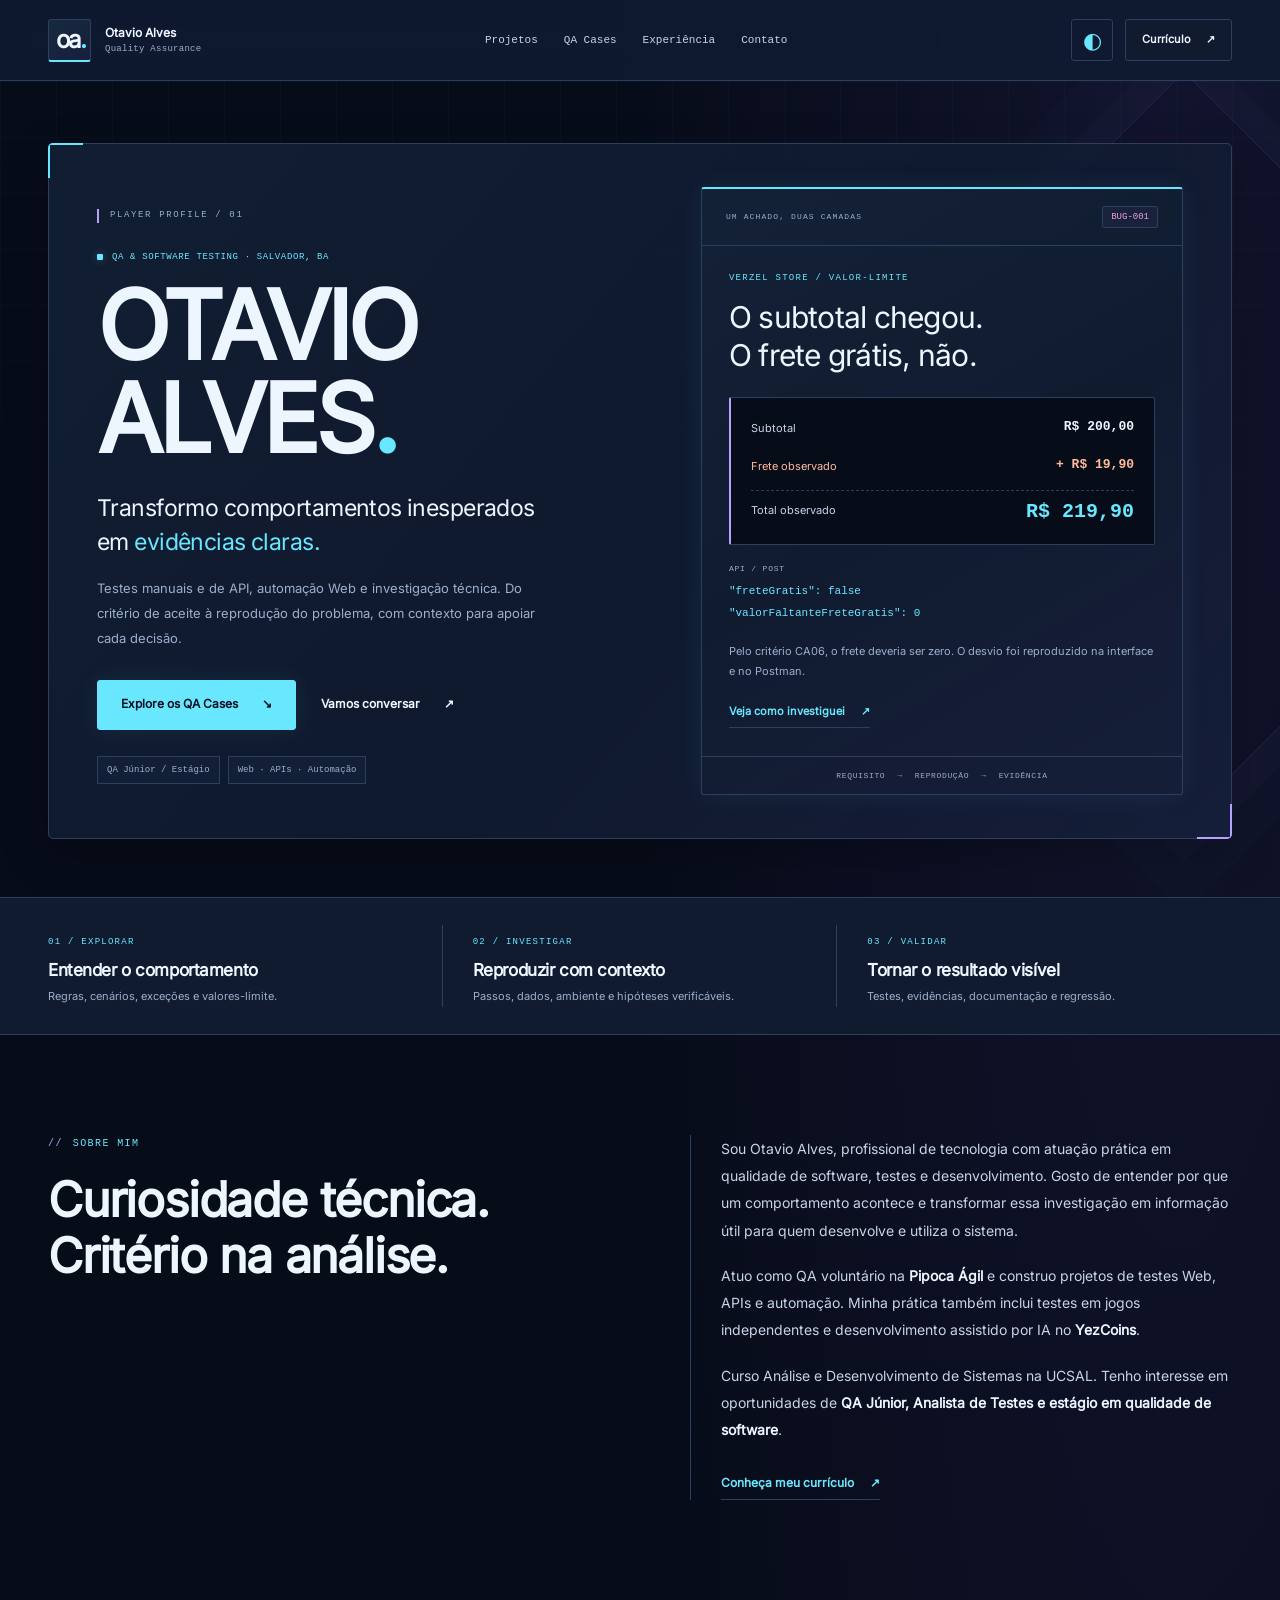
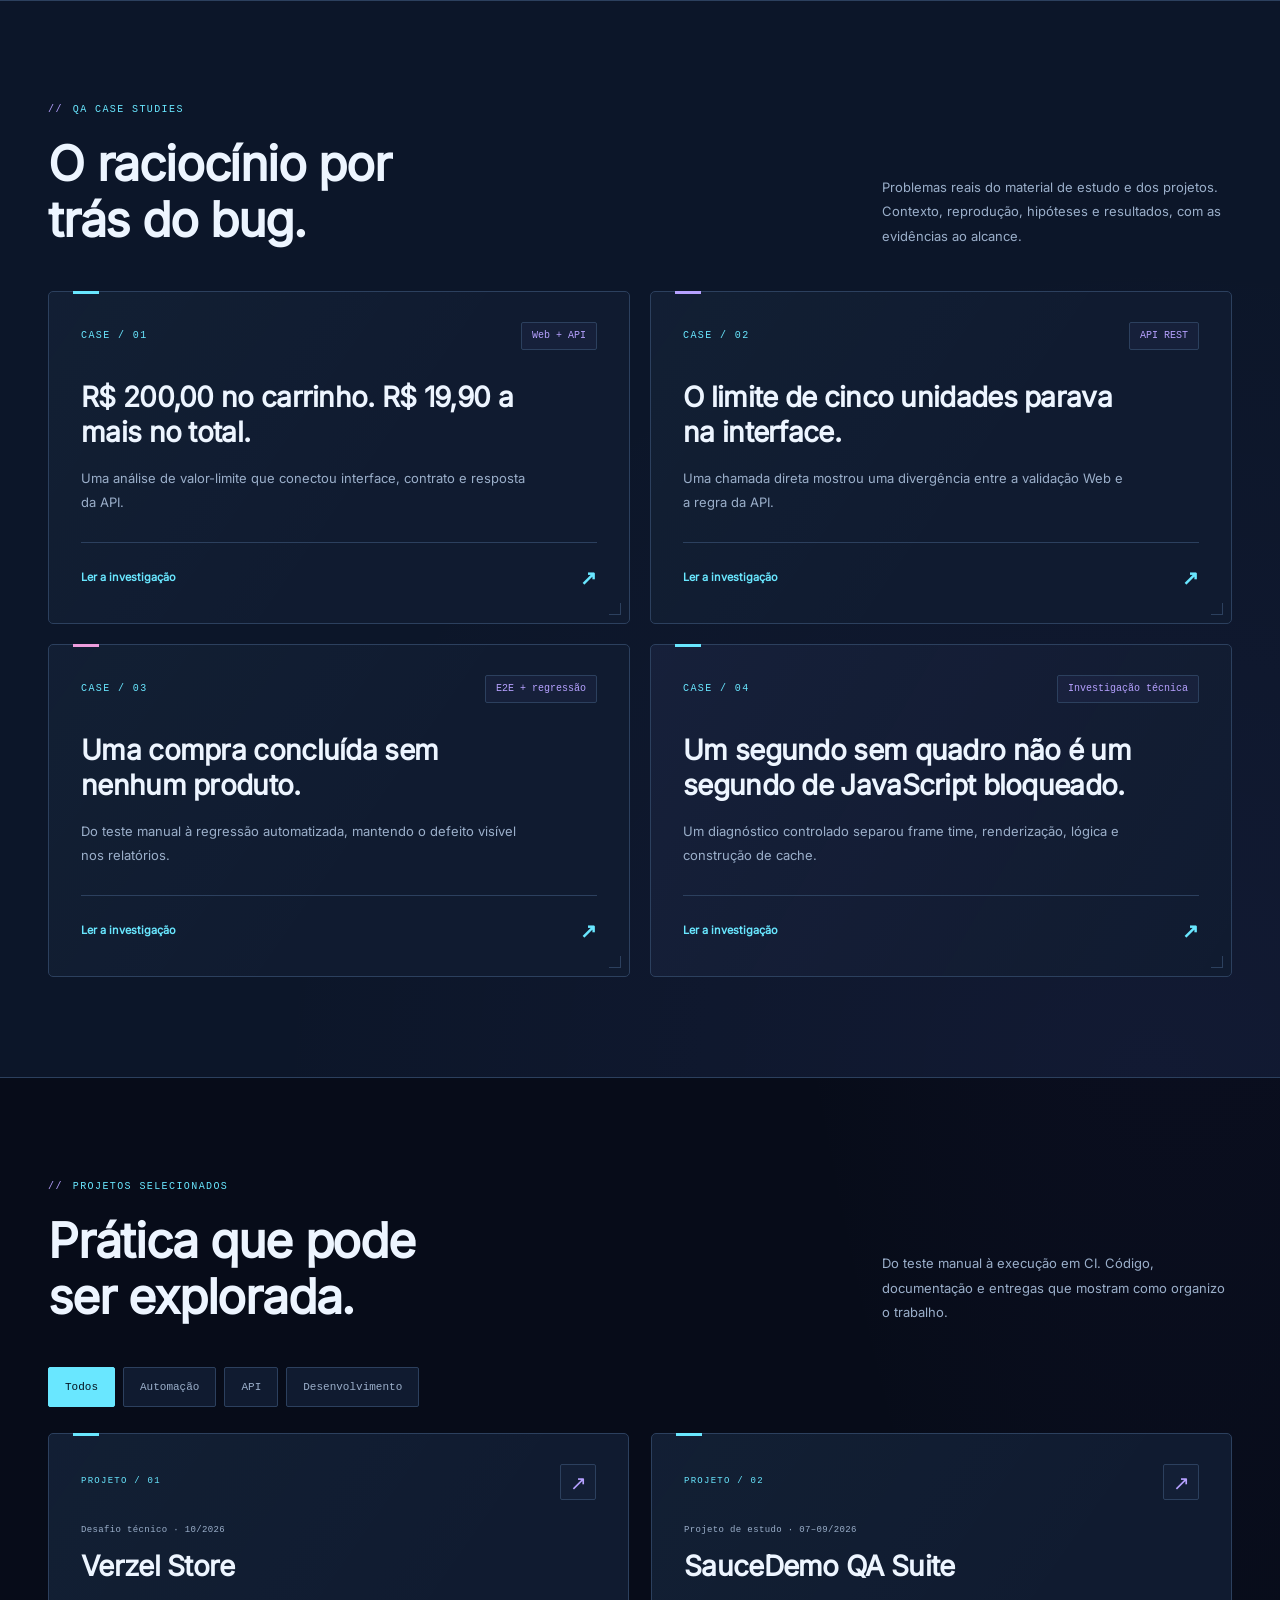
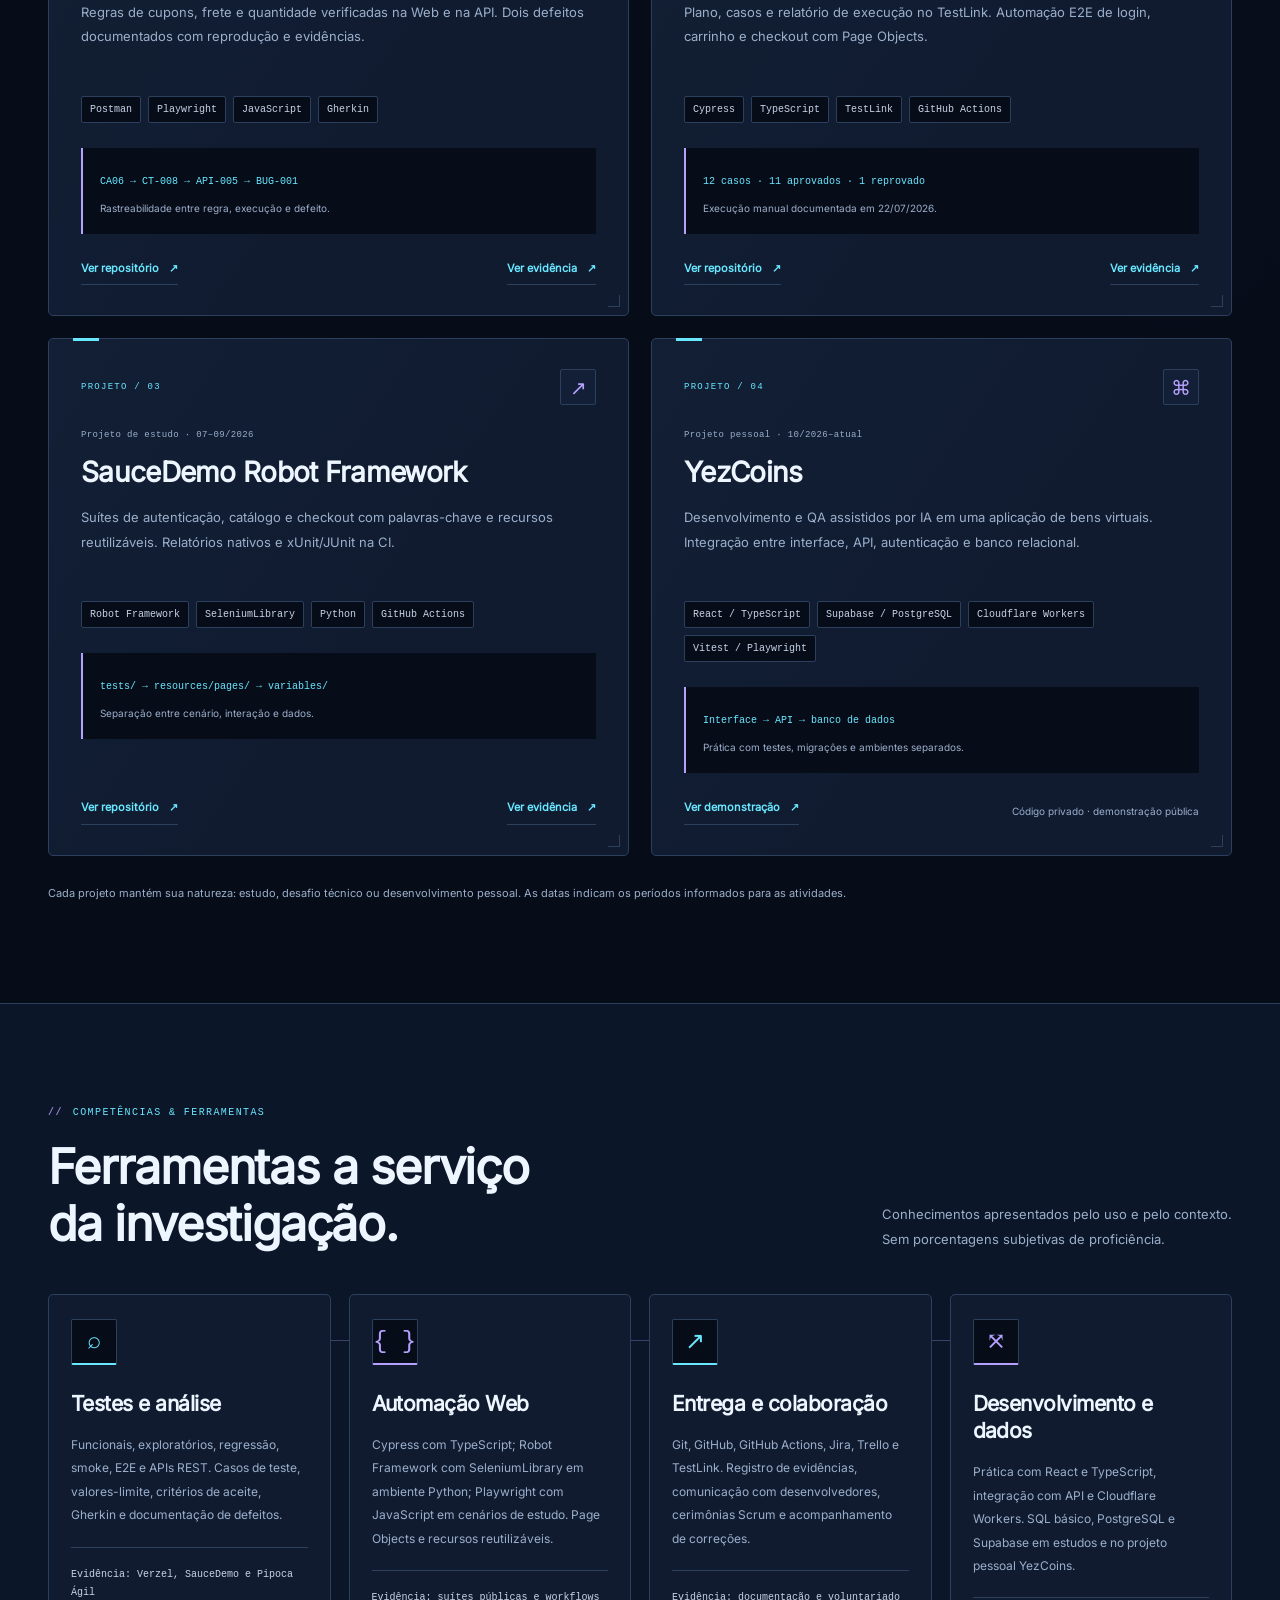
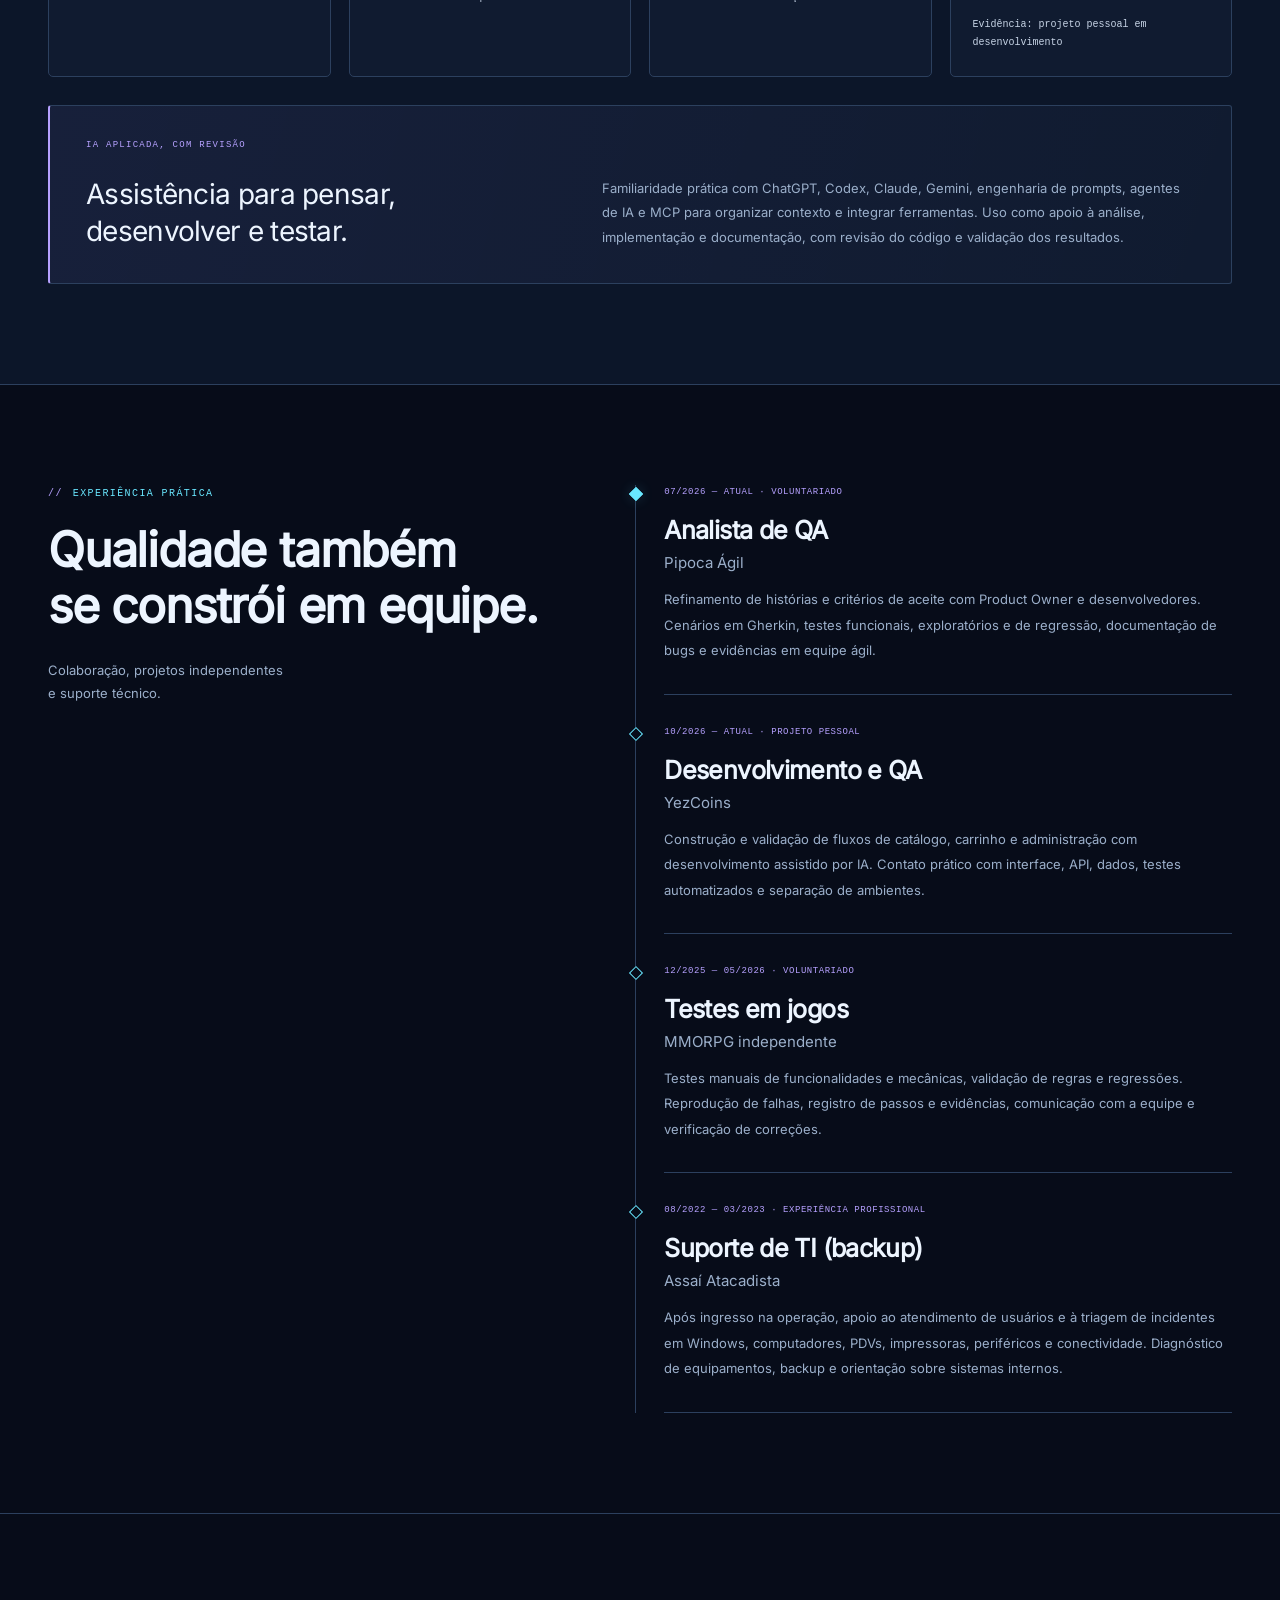
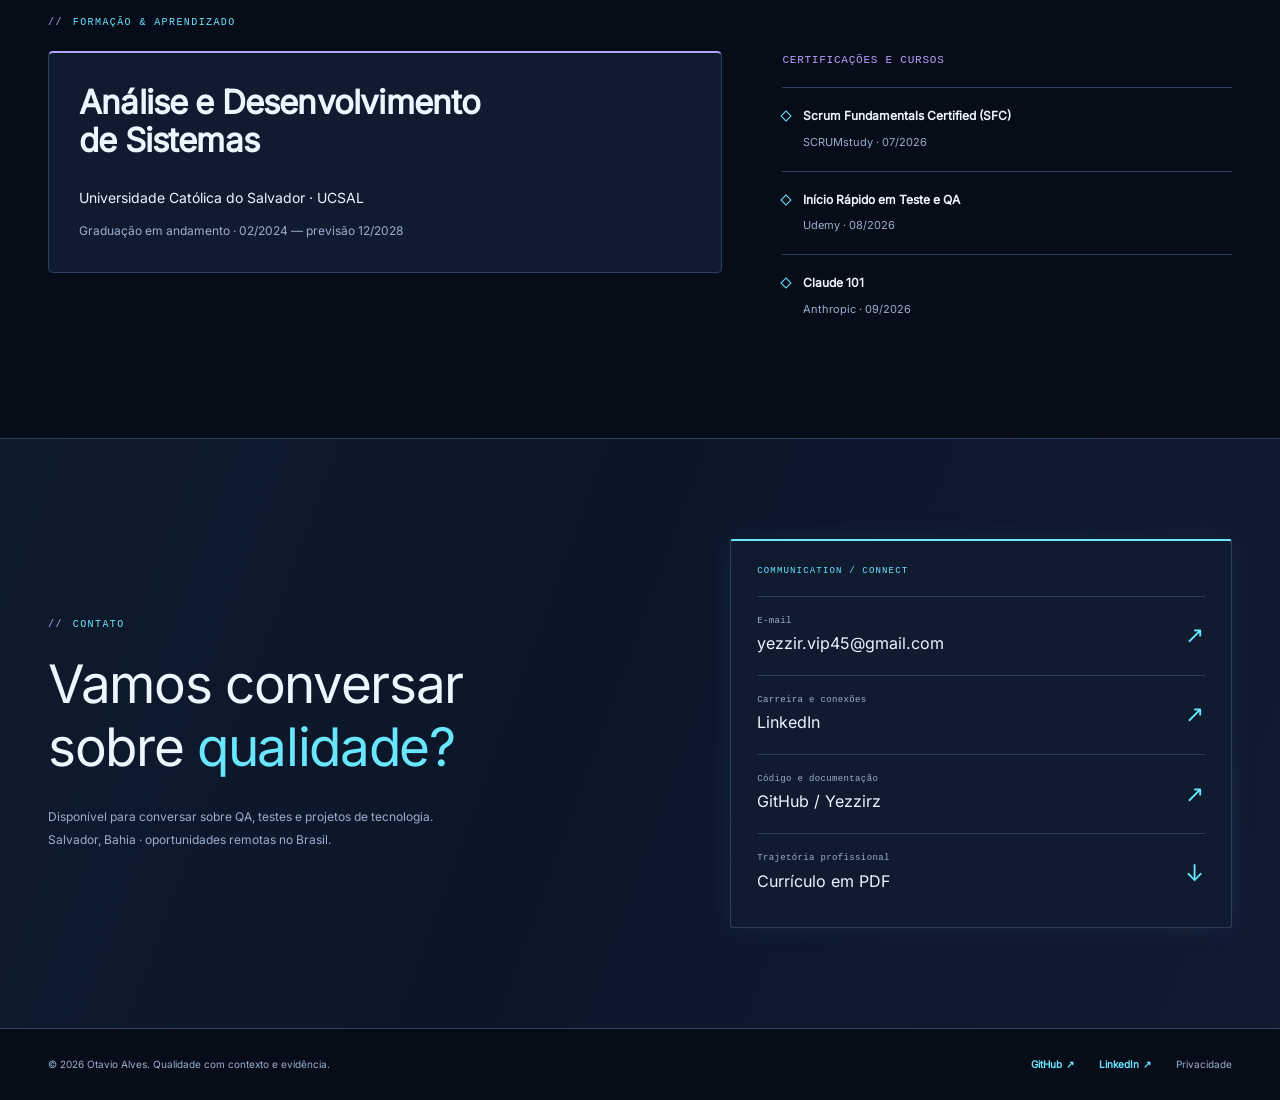
==== commit f19204df: "Redesign portfolio with original futuristic MMORPG HUD identity" ====
--- a/index.html
+++ b/index.html
@@ -1,8 +1,8 @@
 <!doctype html>
 <html lang="pt-BR"><head><meta charset="utf-8"><meta name="viewport" content="width=device-width,initial-scale=1">
 <title>Otavio Alves — QA &amp; Software Testing</title><meta name="description" content="Testes Web e API, automação e investigação de bugs. Projetos, evidências e estudos de caso de Otavio Alves.">
-<meta name="color-scheme" content="light dark"><meta name="theme-color" content="#183e37">
-<meta property="og:type" content="website"><meta property="og:title" content="Otavio Alves — QA &amp; Software Testing"><meta property="og:description" content="Testes Web e API, automação e investigação de bugs. Projetos, evidências e estudos de caso de Otavio Alves."><meta property="og:image" content="https://yezzirz.github.io/assets/social-card.svg"><meta property="og:locale" content="pt_BR"><meta property="og:url" content="https://yezzirz.github.io/">
+<meta name="color-scheme" content="dark light"><meta name="theme-color" content="#070c19">
+<meta property="og:type" content="website"><meta property="og:title" content="Otavio Alves — QA &amp; Software Testing"><meta property="og:description" content="Testes Web e API, automação e investigação de bugs. Projetos, evidências e estudos de caso de Otavio Alves."><meta property="og:image" content="https://yezzirz.github.io/assets/social-card.png"><meta property="og:locale" content="pt_BR"><meta property="og:url" content="https://yezzirz.github.io/">
 <link rel="canonical" href="https://yezzirz.github.io/"><link rel="icon" href="assets/favicon.svg" type="image/svg+xml">
 <link rel="preload" href="assets/inter-latin-400.woff2" as="font" type="font/woff2" crossorigin>
 <link rel="stylesheet" href="assets/style.css"><script src="assets/app.js" defer></script>
--- a/assets/style.css
+++ b/assets/style.css
@@ -1,22 +1,48 @@
 @font-face{font-family:Inter;src:url(inter-latin-400.woff2) format('woff2');font-weight:400;font-style:normal;font-display:swap}
-:root{--bg:#f6f5ef;--surface:#fffef9;--soft:#ecefe7;--ink:#193d36;--text:#334d45;--muted:#64746c;--line:#d6dcd1;--accent:#c8e48a;--dark:#183e37;--dark-text:#f5f5ed;--radius:14px;--shadow:0 22px 55px #203d3610;color-scheme:light}
-:root[data-theme=dark]{--bg:#12251f;--surface:#19312a;--soft:#203c32;--ink:#e9efe4;--text:#c6d4c8;--muted:#a0b4a7;--line:#375347;--accent:#c8e48a;--shadow:0 22px 55px #0002;color-scheme:dark}
-*{box-sizing:border-box}html{scroll-behavior:smooth;scroll-padding-top:100px}body{margin:0;background:var(--bg);color:var(--text);font:400 15px/1.7 Inter,Arial,sans-serif;-webkit-font-smoothing:antialiased}a{color:inherit;text-decoration:none}button,select{font:inherit}button,a,select{-webkit-tap-highlight-color:transparent}button{cursor:pointer}button:disabled{cursor:default}a:focus-visible,button:focus-visible,select:focus-visible,summary:focus-visible{outline:3px solid #648632;outline-offset:5px}img,svg{max-width:100%}h1,h2,h3,p,ul{margin:0}h1,h2,h3{color:var(--ink);line-height:1.15;letter-spacing:-.045em;font-family:Inter,Arial,sans-serif}h1,h2{font-weight:600}h3{font-weight:600}ul{padding:0;list-style:none}::selection{background:#c8e48a;color:#183e37}.container{width:min(1160px,calc(100% - 96px));margin-inline:auto}.section{padding-block:110px}.eyebrow,.mono{font:400 10px/1.6 ui-monospace,SFMono-Regular,Consolas,monospace;letter-spacing:.14em}.eyebrow{margin-bottom:20px}.subtle,.muted{color:var(--muted)}.section-title{font-size:clamp(34px,4vw,49px);line-height:1.13}.text-link{font-size:13px;font-weight:600;display:inline-flex;gap:16px;align-items:center;border-bottom:1px solid var(--line);padding-bottom:5px}.text-link:hover{border-color:currentColor}.button{display:inline-flex;align-items:center;justify-content:center;gap:25px;min-height:52px;padding:12px 24px;border:1px solid transparent;border-radius:7px;font-size:13px;font-weight:600;line-height:1.3;transition:background .15s,transform .15s}.button:hover{transform:translateY(-2px)}.button.primary{background:var(--dark);color:var(--dark-text)}.button.primary:hover{background:#285548}.button.outline{border-color:var(--line);color:var(--ink)}.button.small{font-size:11px;min-height:40px;padding:10px 16px;gap:15px}.button.plain{padding-inline:8px;color:var(--ink)}.skip-link{position:fixed;z-index:100;left:20px;top:0;transform:translateY(-120%);background:var(--accent);color:var(--dark);padding:14px}.skip-link:focus{transform:none}.sr-only{position:absolute;width:1px;height:1px;padding:0;margin:-1px;overflow:hidden;clip:rect(0,0,0,0);white-space:nowrap;border:0}
-.site-header{position:sticky;z-index:30;top:0;background:var(--bg);border-bottom:1px solid var(--line)}.header-inner{height:85px;display:flex;align-items:center;justify-content:space-between;gap:35px}.brand{display:flex;align-items:center;gap:12px;color:var(--ink);font-size:12px;font-weight:600;line-height:1.4}.brand-mark{display:inline-block;font-size:27px;font-weight:700;letter-spacing:-.1em;padding-bottom:5px}.brand-mark>span{color:#83a34c}.brand small{display:block;font-size:9px;color:var(--muted);font-weight:400;letter-spacing:.02em}.site-header nav{display:flex;gap:30px;font-size:11px}.site-header nav a{padding:6px 0;position:relative}.site-header nav a:after{content:'';position:absolute;bottom:0;height:1px;left:0;width:0;background:var(--ink);transition:width .2s}.site-header nav a:hover:after{width:100%}.header-actions{display:flex;align-items:center;gap:14px}.theme-toggle{color:var(--ink);border:0;background:none;font-size:22px;line-height:1;width:35px;height:40px;display:none}.js .theme-toggle{display:block}.menu-toggle{display:none}
-.hero{position:relative;overflow:hidden;padding:80px 0 74px}.hero:before{content:'';position:absolute;z-index:-1;right:-170px;top:55px;width:650px;height:650px;border:1px solid var(--line);border-radius:50%}.hero-grid{display:grid;grid-template-columns:1.1fr 1fr;gap:100px;align-items:center}.hero-copy>.eyebrow{display:flex;align-items:center;gap:9px;font-size:9px;letter-spacing:.11em;margin-bottom:22px}.status-dot{height:6px;width:6px;background:#739746;border-radius:50%;display:inline-block;flex-shrink:0}.hero h1{font-size:clamp(70px,8.7vw,116px);line-height:.99;letter-spacing:-.075em;margin:0 0 30px}.hero h1>span{color:#7d9f47}.hero-lead{max-width:445px;font-size:23px;line-height:1.38;letter-spacing:-.035em;color:var(--ink);margin-bottom:16px}.hero-lead em,.contact-section h2 em{font-family:Georgia,serif;font-weight:400}.hero-description{font-size:13px;line-height:1.9;max-width:425px;color:var(--muted)}.hero-actions{display:flex;align-items:center;gap:20px;margin-top:31px}.hero-meta{display:flex;flex-wrap:wrap;gap:25px;margin-top:38px;font-size:10px;color:var(--muted)}.hero-meta>span+span:before{content:' / ';margin-right:25px;color:var(--line)}
-.hero-evidence{color:#d4e0d6;background:var(--dark);border-radius:var(--radius);box-shadow:0 26px 65px #183e3728;transform:rotate(1deg)}.evidence-heading{border-bottom:1px solid #ffffff1c;display:flex;justify-content:space-between;align-items:center;padding:20px 24px;gap:15px}.evidence-heading .mono{font-size:8px}.evidence-label{font:9px ui-monospace,monospace;background:#ffffff12;border:1px solid #ffffff25;padding:4px 7px;border-radius:4px}.evidence-body{padding:29px 33px 31px}.evidence-body>.eyebrow{color:#aac6ae;font-size:8px;margin-bottom:15px}.evidence-body h2{font-size:30px;font-weight:400;line-height:1.25;color:#f7f7ed;margin-bottom:27px;letter-spacing:-.05em}.receipt{background:#fffdf5;color:#3d554a;border-radius:6px;padding:14px 21px;font-size:11px;box-shadow:0 9px 25px #0001}.receipt>div{display:flex;justify-content:space-between;gap:15px;padding:10px 0}.receipt strong{font-size:13px;color:#183e37}.receipt .observed{color:#8d4e2d}.receipt .observed strong{color:#8d4e2d}.receipt-total{border-top:1px dashed #c8d2c1;margin-top:5px}.receipt-total strong{font-size:20px}.api-proof{display:flex;flex-direction:column;gap:2px;padding:18px 0;font:10px/1.8 ui-monospace,monospace}.api-proof>span{font-size:8px;color:#adc4ae;letter-spacing:.08em;margin-bottom:5px}.api-proof code{color:#d3e78b}.evidence-note{color:#c0d1c3;font-size:10px;line-height:1.8;margin-bottom:14px}.evidence-body .text-link{font-size:11px;color:#f4f5eb;border-color:#ffffff45}.evidence-footer{display:flex;gap:12px;justify-content:center;padding:15px;border-top:1px solid #ffffff1c;font:7px ui-monospace,monospace;letter-spacing:.11em;color:#b9d0bd}
-.approach-strip{border-block:1px solid var(--line)}.approach-grid{display:grid;grid-template-columns:repeat(3,1fr);padding-block:29px}.approach-grid>div{padding-inline:30px;border-right:1px solid var(--line)}.approach-grid>div:first-child{padding-left:0}.approach-grid>div:last-child{border:0}.approach-grid .mono{font-size:8px;color:var(--muted)}.approach-grid h2{font-size:15px;letter-spacing:-.025em;margin:9px 0 5px}.approach-grid p{font-size:11px;color:var(--muted)}
-.about-grid{display:grid;grid-template-columns:1fr 1fr;gap:100px}.prose p{font-size:14px;line-height:1.95;margin-bottom:18px}.prose strong{font-weight:600;color:var(--ink)}.prose .text-link{margin-top:10px}.section-heading{display:flex;justify-content:space-between;align-items:flex-end;gap:50px;margin-bottom:42px}.section-heading>p{max-width:330px;font-size:12px;line-height:1.9;color:var(--muted)}.section-heading .eyebrow{margin-bottom:18px}.cases-section{background:var(--soft);border-block:1px solid var(--line)}.cases-grid{display:grid;grid-template-columns:repeat(2,1fr);gap:20px}.case-card{display:flex;flex-direction:column;border:1px solid var(--line);border-radius:var(--radius);background:var(--surface);padding:30px 32px 27px;min-height:310px;transition:transform .18s,box-shadow .18s,border-color .18s}.case-card:hover{transform:translateY(-4px);box-shadow:var(--shadow);border-color:#8fa882}.case-top{display:flex;justify-content:space-between;align-items:center;gap:15px;margin-bottom:34px}.case-top .mono{font-size:9px;color:var(--muted)}.chip{font-size:9px;line-height:1.4;border:1px solid var(--line);padding:5px 10px;border-radius:30px;color:var(--text)}.case-card h3{font-size:26px;line-height:1.28;max-width:410px;margin-bottom:14px}.case-card p{font-size:12px;max-width:390px;color:var(--muted);line-height:1.85;margin-bottom:25px}.case-read{font-size:11px;font-weight:600;color:var(--ink);display:flex;justify-content:space-between;gap:20px;margin-top:auto}.case-read>span{font-size:19px}.case-card:nth-child(4){background:var(--dark);color:var(--dark-text)}.case-card:nth-child(4) h3,.case-card:nth-child(4) .case-read{color:var(--dark-text)}.case-card:nth-child(4) p,.case-card:nth-child(4) .mono{color:#bbd0bf}.case-card:nth-child(4) .chip{color:#cce29f;border-color:#638169}
-.project-filters{display:none;gap:8px;flex-wrap:wrap;margin-bottom:24px}.js .project-filters{display:flex}.project-filters button{font-size:11px;border:1px solid var(--line);background:transparent;color:var(--muted);border-radius:30px;padding:8px 16px}.project-filters button[aria-pressed=true]{background:var(--ink);color:var(--bg);border-color:var(--ink)}.projects-grid{display:grid;grid-template-columns:repeat(2,1fr);gap:22px}.project-card{border:1px solid var(--line);border-radius:var(--radius);padding:28px 32px;background:var(--surface);display:flex;flex-direction:column}.project-card[hidden]{display:none}.project-top{display:flex;align-items:center;justify-content:space-between;gap:10px;margin-bottom:23px}.project-top .mono{font-size:8px;color:var(--muted)}.project-icon{display:grid;place-items:center;width:32px;height:32px;background:var(--soft);border:1px solid var(--line);border-radius:9px;font-size:18px;color:var(--ink)}.project-card .eyebrow{font-size:8px;letter-spacing:.07em;margin-bottom:10px}.project-card h3{font-size:25px;margin-bottom:16px}.project-card>p:not(.eyebrow){font-size:12px;line-height:1.9;color:var(--muted);min-height:69px}.tags{display:flex;flex-wrap:wrap;gap:6px;margin:20px 0}.tags li{font-size:9px;border:1px solid var(--line);padding:5px 8px;border-radius:4px;color:var(--text);line-height:1.4}.project-proof{background:var(--soft);padding:17px;border-radius:6px;margin:3px 0 25px}.project-proof code{font-size:10px;color:var(--ink);overflow-wrap:anywhere}.project-proof small{display:block;font-size:9px;color:var(--muted);margin-top:7px}.project-links{display:flex;gap:20px;justify-content:space-between;align-items:center;flex-wrap:wrap;margin-top:auto}.project-links .text-link{font-size:10px;gap:10px}.project-links .subtle{font-size:9px}.section-note{font-size:10px;color:var(--muted);margin-top:28px}
-.skills-section{border-block:1px solid var(--line)}.skills-grid{display:grid;grid-template-columns:repeat(4,1fr);gap:32px}.skills-grid article{position:relative;padding-top:20px;border-top:1px solid var(--line)}.skill-symbol{font:26px ui-monospace,monospace;color:var(--ink);display:inline-block;margin-bottom:24px}.skills-grid h3{font-size:18px;margin-bottom:15px}.skills-grid p{font-size:11px;line-height:1.9;color:var(--muted)}.skill-context{font-size:9px;padding-top:18px;margin-top:18px;border-top:1px solid var(--line);color:var(--text)}.ai-panel{padding:35px 38px;background:var(--soft);border:1px solid var(--line);border-radius:var(--radius);margin-top:45px}.ai-panel>.eyebrow{font-size:8px;margin-bottom:20px}.ai-panel>div{display:grid;grid-template-columns:1fr 1.3fr;gap:60px}.ai-panel h3{font-size:26px;font-weight:400;line-height:1.3}.ai-panel p:not(.eyebrow){font-size:12px;line-height:1.9;color:var(--muted)}
-.experience-grid{display:grid;grid-template-columns:1fr 1.2fr;gap:80px}.experience-grid>div>p.subtle{font-size:12px;margin-top:24px;line-height:1.8}.timeline article{border-bottom:1px solid var(--line);padding:0 0 30px;margin-bottom:30px}.timeline article:last-child{margin:0}.timeline .mono{font-size:8px;color:var(--muted);margin-bottom:13px}.timeline h3{font-size:22px;line-height:1.35;letter-spacing:-.03em;margin-bottom:13px}.timeline h3 span{display:block;color:var(--muted);font-size:14px;letter-spacing:0;font-weight:400;margin-top:4px}.timeline article>p:last-child{font-size:12px;line-height:1.9;color:var(--muted)}.education-section{border-top:1px solid var(--line)}.education-grid{display:grid;grid-template-columns:1.5fr 1fr;gap:95px}.education-grid .section-title{font-size:37px}.education-school{font-size:14px;margin-top:25px;color:var(--ink)}.education-grid .subtle{font-size:11px;margin-top:9px}.certificates h3{font-size:13px;margin-bottom:20px}.certificates>div{border-top:1px solid var(--line);padding:15px 0}.certificates strong{font-size:11px;color:var(--ink);font-weight:600;display:block}.certificates span{font-size:10px;color:var(--muted)}
-.contact-section{background:var(--dark);color:#c4d5c8}.contact-grid{display:grid;grid-template-columns:1.2fr 1fr;gap:90px;align-items:center}.contact-section .eyebrow{color:#c6dbb1}.contact-section h2{font-size:55px;line-height:1.15;font-weight:400;color:#f4f5ed}.contact-section h2 em{color:#d5e798}.contact-section p:not(.eyebrow){font-size:11px;line-height:1.9;margin-top:25px}.contact-links>a{display:grid;grid-template-columns:1fr 20px;padding:20px 0;border-bottom:1px solid #ffffff26;position:relative}.contact-links>a>span:first-child{font-size:8px;color:#bbd0bf;letter-spacing:.04em;grid-column:1}.contact-links strong{font-size:15px;color:#f6f6ed;font-weight:400;grid-column:1;line-height:1.8;overflow-wrap:anywhere}.contact-links>a>span:last-child{font-size:24px;grid-column:2;grid-row:1/3;align-self:center;color:#d4e799}.contact-links>a:hover strong{text-decoration:underline;text-underline-offset:5px}.site-footer{padding:28px 0;border-top:1px solid var(--line)}.footer-inner{display:flex;align-items:center;justify-content:space-between;gap:30px;font-size:9px;color:var(--muted)}.footer-inner>div{display:flex;gap:25px;align-items:center}.footer-inner .text-link{font-size:9px;gap:4px;border:0;padding:0}
-.case-hero{padding-block:45px 60px}.back-link{display:inline-block;font-size:11px;color:var(--muted);margin-bottom:55px}.case-hero>h1{max-width:920px;font-size:clamp(36px,5.5vw,65px);line-height:1.15;margin-bottom:24px}.case-summary{max-width:750px;font-size:19px;line-height:1.7}.case-context{font-size:11px;color:var(--muted);margin-top:21px}.case-outcome{display:grid;grid-template-columns:1.5fr 1.1fr 1fr;gap:30px;align-items:center;border-block:1px solid var(--line);padding:27px 0;margin-top:35px}.case-outcome .eyebrow{font-size:8px;margin-bottom:10px}.case-outcome strong{font-size:13px;color:var(--ink);font-weight:600}.case-outcome p:not(.eyebrow){font-size:11px;color:var(--muted)}.case-outcome .text-link{font-size:11px}.case-layout{display:grid;grid-template-columns:225px 1fr;gap:90px;align-items:start}.case-toc{position:sticky;top:115px;padding-top:10px}.case-toc nav{display:flex;flex-direction:column;gap:12px}.case-toc a{font-size:11px;color:var(--muted)}.case-toc a:hover{color:var(--ink)}.case-toc a span{font:9px ui-monospace,monospace;display:inline-block;width:26px;color:var(--muted)}.case-step{display:grid;grid-template-columns:30px 1fr;gap:18px;padding-bottom:35px;margin-bottom:35px;border-bottom:1px solid var(--line);scroll-margin-top:115px}.step-number{font-size:9px;padding-top:5px;color:var(--muted)}.case-step h2{font-size:26px;margin-bottom:17px;letter-spacing:-.03em}.case-step p{font-size:14px;line-height:1.95}.case-source{padding:28px;background:var(--soft);border-radius:8px}.case-source p:not(.eyebrow){font-size:12px;line-height:1.8;margin-bottom:18px}.case-source .text-link{font-size:11px}.more-cases{padding-block:90px}.more-cases h2{font-size:28px;margin-bottom:30px}.more-cases>div{display:grid;grid-template-columns:repeat(3,1fr);gap:25px}.more-cases a{font-size:14px;color:var(--ink);padding-top:20px;border-top:1px solid var(--line);line-height:1.6}.more-cases a span{display:block;margin-top:12px}.comparison-block{display:grid;grid-template-columns:1fr 1fr;gap:25px;margin-top:40px}.comparison-block>div{background:var(--soft);padding:25px 30px;border-radius:8px}.comparison-block>div:last-child{background:#f1e7dc;color:#633c26}:root[data-theme=dark] .comparison-block>div:last-child{background:#403728;color:#f6d4bb}.comparison-block strong{display:block;font-size:40px;line-height:1.3;letter-spacing:-.04em}.comparison-block small{font-size:11px}.comparison-block .eyebrow{font-size:9px}.code-evidence{background:var(--dark);color:#d7e1d3;padding:35px;display:grid;grid-template-columns:1fr 1fr;gap:35px;margin-top:40px;border-radius:10px}.code-evidence pre{font-size:12px;line-height:1.8;white-space:pre-wrap;overflow-wrap:anywhere;margin-bottom:0;color:#d2e697}.code-evidence p{font-size:12px;margin-top:18px}.code-evidence strong{font-size:26px;color:#d2e697}.case-callout{padding:30px;margin-top:40px;border:1px solid var(--line);border-radius:10px;background:var(--surface)}.case-callout strong{font-size:16px;color:var(--ink)}.case-callout p{font-size:12px;margin:10px 0 20px}.inline-links{display:flex;gap:30px;flex-wrap:wrap}.inline-links .text-link{font-size:11px}.measurement-panel{background:var(--surface);border:1px solid var(--line);padding:35px;border-radius:var(--radius);margin-top:40px}.measurement-panel h2{font-size:25px;margin-bottom:15px}.measurement-panel>p:not(.eyebrow){font-size:12px;max-width:850px}.measurement-panel label{display:block;font-size:11px;margin:25px 0 7px}.measurement-panel select{padding:10px;background:var(--bg);color:var(--ink);border:1px solid var(--line);border-radius:5px;width:min(100%,350px);font-size:12px}.chart-bars{margin-top:30px}.chart-bars>div{display:grid;grid-template-columns:60px 1fr 80px;align-items:center;gap:15px;margin:18px 0;font-size:11px}.chart-bars strong{font-size:12px;font-weight:400;text-align:right}.bar-track{height:26px;background:var(--soft);border-radius:3px;overflow:hidden}.bar{display:block;height:100%;min-width:3px;transition:width .25s}.bar.legacy{background:#577263;width:96.3273%}.bar.cached{background:#a5bd66;width:1.8364%}.chart-note{margin-top:15px;color:var(--muted)}.measurement-panel .subtle{margin-block:15px}.measurement-panel .text-link{font-size:11px}.legal{max-width:800px;padding-block:80px 120px}.legal h1{font-size:48px;margin-bottom:30px}.legal p:not(.eyebrow){margin-bottom:22px}
-@media(min-width:1500px){.hero{padding-block:100px}.hero-grid{gap:125px}}
-@media(max-width:1000px){.container{width:calc(100% - 56px)}.hero-grid{gap:45px}.hero-evidence{transform:none}.hero h1{font-size:90px}.hero-actions{gap:10px;flex-wrap:wrap}.hero-lead{font-size:21px}.evidence-body{padding:27px}.evidence-heading{padding:18px}.evidence-body h2{font-size:27px}.section{padding-block:85px}.site-header nav{gap:20px}.header-inner{gap:22px}.skills-grid{grid-template-columns:repeat(2,1fr);gap:35px}.education-grid{gap:50px}.case-layout{gap:45px;grid-template-columns:180px 1fr}.contact-grid{gap:50px}.about-grid{gap:60px}.experience-grid{gap:50px}}
-@media(max-width:760px){.container{width:calc(100% - 40px)}.header-inner{height:72px;gap:15px}.brand{font-size:11px}.brand-mark{font-size:25px}.brand small{font-size:8px}.header-actions{gap:8px;margin-left:auto}.header-actions .button{font-size:10px;padding:9px 11px;min-height:35px;gap:8px}.theme-toggle{font-size:20px;width:30px}.site-header nav{display:flex;position:absolute;top:72px;left:0;right:0;justify-content:center;background:var(--bg);border-bottom:1px solid var(--line);padding:15px 10px;gap:22px}.js .site-header nav{display:none}.js .site-header nav.is-open{display:flex}.js .menu-toggle{display:flex;align-items:center;gap:7px;padding:8px 0;border:0;background:none;color:var(--ink);font-size:10px;order:3}.hero{padding:55px 0 50px}.hero-grid{grid-template-columns:1fr;gap:45px}.hero h1{font-size:90px;line-height:1;max-width:100%;margin-bottom:24px}.hero h1 br{display:none}.hero-copy>.eyebrow{font-size:8px}.hero-lead{max-width:490px;font-size:25px}.hero-description{max-width:500px}.hero-actions{gap:20px;margin-top:25px}.hero-meta{margin-top:25px;font-size:9px;gap:15px}.hero-meta>span+span:before{margin-right:15px}.hero-evidence{width:100%;max-width:500px}.evidence-body{padding:28px}.evidence-body h2{font-size:32px}.evidence-heading{padding:17px 24px}.evidence-body>.eyebrow{font-size:8px}.receipt{font-size:12px}.evidence-note{font-size:11px}.evidence-body .text-link{font-size:12px}.api-proof{font-size:11px}.evidence-footer{font-size:7px}.approach-grid{grid-template-columns:1fr;gap:20px;padding-block:25px}.approach-grid>div,.approach-grid>div:first-child{padding:0 0 20px;border:0;border-bottom:1px solid var(--line);display:grid;grid-template-columns:110px 1fr;gap:0 12px}.approach-grid>div:last-child{padding-bottom:0}.approach-grid .mono{grid-row:1/3;align-self:center}.approach-grid h2{margin:0 0 5px;font-size:14px}.approach-grid p{font-size:10px}.section{padding-block:65px}.section-title{font-size:34px}.about-grid,.experience-grid,.education-grid,.contact-grid{grid-template-columns:1fr;gap:35px}.prose p{font-size:13px}.section-heading{display:block;margin-bottom:32px}.section-heading>p{max-width:500px;margin-top:22px;font-size:12px}.cases-grid,.projects-grid{grid-template-columns:1fr;gap:17px}.case-card{padding:25px;min-height:285px}.case-card h3{font-size:27px;max-width:500px}.case-card p{max-width:500px}.case-top{margin-bottom:28px}.project-card{padding:25px}.project-card>p:not(.eyebrow){min-height:0}.project-card h3{font-size:25px}.project-proof code{font-size:9px}.project-proof{padding:15px}.skills-grid{gap:30px 22px}.skills-grid h3{font-size:17px}.skills-grid p{font-size:11px}.skill-context{font-size:9px}.ai-panel{padding:25px;margin-top:35px}.ai-panel>div{grid-template-columns:1fr;gap:20px}.ai-panel h3{font-size:27px}.timeline h3{font-size:22px}.education-grid .section-title{font-size:31px}.certificates{margin-top:10px}.contact-section h2{font-size:43px}.contact-links strong{font-size:16px}.footer-inner{display:block;line-height:1.8}.footer-inner>div{margin-top:18px;gap:22px}.case-hero{padding-top:30px;padding-bottom:40px}.back-link{margin-bottom:35px}.case-hero>h1{font-size:39px}.case-summary{font-size:17px}.case-context{font-size:10px;line-height:1.8}.case-outcome{grid-template-columns:1fr;gap:22px}.case-outcome>.text-link{justify-self:start}.case-layout{grid-template-columns:1fr;gap:32px}.case-toc{position:static;padding:20px;border:1px solid var(--line);border-radius:8px}.case-toc nav{display:grid;grid-template-columns:1fr 1fr;gap:10px}.case-toc a{font-size:10px}.case-toc a span{width:22px}.case-step{grid-template-columns:22px 1fr;gap:12px;padding-bottom:27px;margin-bottom:27px}.case-step h2{font-size:23px}.case-step p{font-size:13px;line-height:1.9}.more-cases{padding-block:55px}.more-cases>div{grid-template-columns:1fr;gap:20px}.more-cases a span{display:inline-block;margin:0 0 0 10px}.comparison-block{gap:12px}.comparison-block>div{padding:22px 18px}.comparison-block strong{font-size:28px}.comparison-block .eyebrow{font-size:7px}.comparison-block small{font-size:9px}.code-evidence{grid-template-columns:1fr;padding:25px;gap:25px}.measurement-panel{padding:24px 20px}.measurement-panel h2{font-size:24px}.chart-bars>div{grid-template-columns:45px 1fr 65px;gap:8px;font-size:10px}.chart-bars strong{font-size:11px}.legal{padding-block:60px 90px}.legal h1{font-size:36px}}
-@media(max-width:390px){.brand>span:last-child{display:none}.hero h1{font-size:78px}.hero-lead{font-size:23px}.hero-actions{gap:10px}.button{padding:12px 18px;font-size:12px}.skills-grid{grid-template-columns:1fr}.evidence-body h2{font-size:29px}.case-card h3{font-size:25px}.case-toc nav{grid-template-columns:1fr}}
+
+/* Original HUD design system: local font, CSS geometry, no effect libraries. */
+:root{color-scheme:dark;--bg:#070c19;--surface:#101b30;--glass:#101b30eb;--soft:#131f36;--ink:#edf5ff;--text:#c7d4e6;--muted:#9bafca;--line:#2c405e;--accent:#69e7ff;--violet:#b6a1ff;--magenta:#ed9ddd;--dark:#0c1629;--danger:#ffba9c;--focus:#a0efff;--radius:5px;--shadow:0 18px 48px #00000038;--glow:0 0 28px #60dfff14;--heading:Bahnschrift,'Segoe UI',Inter,Arial,sans-serif;--mono:ui-monospace,SFMono-Regular,Consolas,monospace}
+:root[data-theme=light]{color-scheme:light;--bg:#edf2fa;--surface:#fcfdff;--glass:#fcfdfff0;--soft:#e4ecf8;--ink:#142841;--text:#2a4160;--muted:#4c6380;--line:#b2c4dc;--accent:#00677e;--violet:#6242a4;--magenta:#993b86;--dark:#e0eafa;--danger:#9b3b20;--focus:#00677e;--shadow:0 18px 48px #293f6710}
+*{box-sizing:border-box}html{scroll-behavior:smooth;scroll-padding-top:110px}body{margin:0;background:radial-gradient(ellipse at 92% 0,#7955e319,transparent 34%),var(--bg);color:var(--text);font:400 15px/1.8 Inter,Arial,sans-serif;-webkit-font-smoothing:antialiased}a{color:inherit;text-decoration:none}button,select{font:inherit}button,a,select{-webkit-tap-highlight-color:transparent}button{cursor:pointer}button:disabled{cursor:default}a:focus-visible,button:focus-visible,select:focus-visible,summary:focus-visible{outline:3px solid var(--focus);outline-offset:5px}img,svg{max-width:100%}h1,h2,h3,p,ul{margin:0}h1,h2,h3{color:var(--ink);font-family:var(--heading);line-height:1.15;letter-spacing:-.025em;font-weight:600}ul{padding:0;list-style:none}::selection{background:#69e7ff;color:#071320}.container{width:min(1240px,calc(100% - 96px));margin-inline:auto}.section{padding-block:100px}.eyebrow,.mono{font:400 10px/1.7 var(--mono);letter-spacing:.14em}.eyebrow{margin-bottom:20px;color:var(--accent)}.subtle,.muted{color:var(--muted)}.section-title{font-size:clamp(34px,4vw,48px);line-height:1.17}
+.text-link{font-size:12px;font-weight:600;display:inline-flex;gap:16px;align-items:center;border-bottom:1px solid var(--line);padding-bottom:6px;color:var(--accent);transition:color .18s,border-color .18s}.text-link:hover{border-color:var(--accent);color:var(--ink)}.text-link>span{transition:transform .18s}.text-link:hover>span{transform:translate(2px,-2px)}.button{display:inline-flex;align-items:center;justify-content:center;gap:24px;min-height:50px;padding:13px 23px;border:1px solid var(--line);border-radius:3px;font:600 12px/1.4 Inter,sans-serif;transition:background .18s,transform .18s,border-color .18s,box-shadow .18s}.button:hover{transform:translateY(-2px);box-shadow:var(--glow);border-color:var(--accent)}.button.primary{background:#69e7ff;color:#071320;border-color:#69e7ff;box-shadow:0 0 24px #69e7ff16}.button.primary:hover{background:#a1f0ff;border-color:#a1f0ff}.button.outline{color:var(--ink);background:var(--surface)}.button.small{font-size:11px;min-height:42px;padding:10px 16px;gap:15px}.button.plain{color:var(--ink);border-color:transparent;padding-inline:8px}.button.plain:hover{border-color:var(--line);background:var(--surface)}.skip-link{position:fixed;z-index:100;left:20px;top:0;transform:translateY(-120%);background:#69e7ff;color:#071320;padding:14px}.skip-link:focus{transform:none}.sr-only{position:absolute;width:1px;height:1px;padding:0;margin:-1px;overflow:hidden;clip:rect(0,0,0,0);white-space:nowrap;border:0}
+
+/* Navigation / system bar */
+.site-header{position:sticky;z-index:30;top:0;background:var(--glass);border-bottom:1px solid var(--line);backdrop-filter:blur(14px);-webkit-backdrop-filter:blur(14px)}.header-inner{height:80px;display:flex;align-items:center;justify-content:space-between;gap:30px}.brand{display:flex;align-items:center;gap:14px;color:var(--ink);font-size:12px;font-weight:600;line-height:1.5}.brand-mark{display:grid;place-items:center;width:43px;height:43px;font:600 24px var(--heading);letter-spacing:-.08em;color:var(--ink);background:linear-gradient(135deg,#69e7ff16,#9477ff12);border:1px solid var(--line);border-bottom:2px solid var(--accent);border-radius:3px;position:relative;padding-right:3px}.brand-mark>span{color:var(--accent);position:absolute;right:5px;bottom:6px}.brand small{display:block;font:9px/1.6 var(--mono);color:var(--muted);letter-spacing:.03em}.site-header nav{display:flex;gap:26px;font:11px var(--mono)}.site-header nav a{padding:12px 0;position:relative;transition:color .18s}.site-header nav a:after{content:'';position:absolute;bottom:3px;height:2px;left:0;width:0;background:var(--accent);transition:width .18s}.site-header nav a:hover{color:var(--accent)}.site-header nav a:hover:after{width:100%}.header-actions{display:flex;align-items:center;gap:12px}.theme-toggle{display:none;width:42px;height:42px;color:var(--accent);border:1px solid var(--line);border-radius:3px;background:transparent;font-size:22px;line-height:1}.js .theme-toggle{display:block}.theme-toggle:hover{border-color:var(--accent)}.menu-toggle{display:none}
+
+/* Player profile / evidence module. No invented stats or outcome badges. */
+.hero{position:relative;isolation:isolate;overflow:hidden;padding:62px 0 58px}.hero:before{content:'';position:absolute;inset:0;z-index:-2;pointer-events:none;opacity:.22;background-image:linear-gradient(#5b9dc92b 1px,transparent 1px),linear-gradient(90deg,#5b9dc92b 1px,transparent 1px);background-size:56px 56px;mask-image:linear-gradient(#000,transparent)}.hero:after{content:'';position:absolute;z-index:-1;right:-170px;top:100px;width:530px;height:530px;border:1px solid #8f7eff24;transform:rotate(45deg);box-shadow:0 0 0 28px #8f7eff05,0 0 0 65px #69e7ff03;pointer-events:none}.hero-grid{position:relative;display:grid;grid-template-columns:1.12fr 1fr;gap:64px;align-items:center;padding:43px 48px;border:1px solid var(--line);background:linear-gradient(130deg,#69e7ff05,transparent 55%,#9b7aff0b),var(--glass);box-shadow:var(--shadow);border-radius:var(--radius)}.hero-grid:before{content:'';position:absolute;pointer-events:none;inset:-1px;border-radius:inherit;background:linear-gradient(var(--accent),var(--accent)) left top/35px 2px no-repeat,linear-gradient(var(--accent),var(--accent)) left top/2px 35px no-repeat,linear-gradient(var(--violet),var(--violet)) right bottom/35px 2px no-repeat,linear-gradient(var(--violet),var(--violet)) right bottom/2px 35px no-repeat}.hero-grid>*{min-width:0}.hero-copy:before{content:'PLAYER PROFILE / 01';display:inline-block;font:9px/1.5 var(--mono);letter-spacing:.18em;color:var(--muted);border-left:2px solid var(--violet);padding-left:11px;margin-bottom:27px}.hero-copy>.eyebrow{display:flex;align-items:center;gap:9px;font-size:9px;letter-spacing:.07em;margin-bottom:15px}.status-dot{height:6px;width:6px;background:var(--accent);box-shadow:0 0 10px #69e7ff55;border-radius:1px;display:inline-block;flex-shrink:0}.hero h1{font-size:clamp(76px,7.4vw,100px);line-height:.98;letter-spacing:-.045em;text-transform:uppercase;margin-bottom:25px}.hero h1>span{color:var(--accent)}.hero-lead{max-width:470px;font-size:23px;line-height:1.48;letter-spacing:-.025em;color:var(--ink);margin-bottom:17px}.hero-lead em,.contact-section h2 em{color:var(--accent);font-family:inherit;font-style:normal;font-weight:inherit}.hero-description{font-size:13px;line-height:1.95;max-width:440px;color:var(--muted)}.hero-actions{display:flex;flex-wrap:wrap;align-items:center;gap:16px;margin-top:28px}.hero-meta{display:flex;flex-wrap:wrap;gap:8px;margin-top:26px;font:9px/1.6 var(--mono);color:var(--muted)}.hero-meta>span{padding:6px 9px;border:1px solid var(--line);background:var(--soft)}
+.hero-evidence{color:var(--text);background:linear-gradient(150deg,#69e7ff08,transparent 50%,#9a79ff0a),var(--surface);border:1px solid var(--line);border-top:2px solid var(--accent);border-radius:3px;box-shadow:var(--glow)}.evidence-heading{border-bottom:1px solid var(--line);display:flex;justify-content:space-between;align-items:center;padding:17px 24px;gap:15px}.evidence-heading .mono{font-size:8px;color:var(--muted)}.evidence-label{font:9px var(--mono);color:var(--magenta);background:#c67eff0b;border:1px solid var(--line);padding:5px 8px;border-radius:2px}.evidence-body{padding:25px 27px 28px}.evidence-body>.eyebrow{font-size:9px;margin-bottom:13px}.evidence-body h2{font-size:30px;font-weight:500;line-height:1.25;margin-bottom:23px;letter-spacing:-.025em}.receipt{background:var(--bg);color:var(--text);border:1px solid var(--line);border-left:2px solid var(--violet);border-radius:2px;padding:12px 20px;font-size:11px}.receipt>div{display:flex;justify-content:space-between;gap:15px;padding:9px 0}.receipt strong{font:600 13px var(--mono);color:var(--ink)}.receipt .observed,.receipt .observed strong{color:var(--danger)}.receipt-total{border-top:1px dashed var(--line);margin-top:4px;align-items:center}.receipt-total strong{font-size:20px;color:var(--accent)}.api-proof{display:flex;flex-direction:column;gap:2px;padding:17px 0;font:11px/1.8 var(--mono)}.api-proof>span{font-size:8px;color:var(--muted);letter-spacing:.1em;margin-bottom:4px}.api-proof code{color:var(--accent);overflow-wrap:anywhere}.evidence-note{color:var(--muted);font-size:11px;line-height:1.85;margin-bottom:14px}.evidence-body .text-link{font-size:11px}.evidence-footer{display:flex;gap:12px;justify-content:center;padding:14px;border-top:1px solid var(--line);font:8px var(--mono);letter-spacing:.08em;color:var(--muted)}
+.approach-strip{border-block:1px solid var(--line);background:var(--surface)}.approach-grid{display:grid;grid-template-columns:repeat(3,1fr);padding-block:27px}.approach-grid>div{position:relative;padding-inline:30px;border-right:1px solid var(--line)}.approach-grid>div:first-child{padding-left:0}.approach-grid>div:last-child{border:0}.approach-grid .mono{font-size:9px;color:var(--accent)}.approach-grid h2{font-size:17px;margin:9px 0 6px}.approach-grid p{font-size:11px;color:var(--muted)}
+
+/* About / investigation logs / mission cards */
+.about-grid{display:grid;grid-template-columns:1fr 1fr;gap:100px}.prose{padding-left:30px;border-left:1px solid var(--line)}.prose p{font-size:14px;line-height:1.95;margin-bottom:18px}.prose strong{font-weight:600;color:var(--ink)}.prose .text-link{margin-top:10px}.section-heading{display:flex;justify-content:space-between;align-items:flex-end;gap:50px;margin-bottom:42px}.section-heading>p{max-width:350px;font-size:13px;line-height:1.9;color:var(--muted)}.section-heading .eyebrow{margin-bottom:18px}.section-heading .eyebrow:before,.about-grid .eyebrow:before,.experience-grid .eyebrow:before,.education-section>.container>.eyebrow:before,.contact-section .eyebrow:before{content:'//';margin-right:10px;color:var(--violet)}.cases-section{background:radial-gradient(ellipse at 90% 100%,#8b69ff0c,transparent 55%),var(--dark);border-block:1px solid var(--line)}.cases-grid{display:grid;grid-template-columns:repeat(2,1fr);gap:20px}.case-card,.project-card{position:relative;border:1px solid var(--line);border-radius:var(--radius);background:linear-gradient(125deg,#69e7ff05,transparent 60%),var(--surface);transition:transform .2s,box-shadow .2s,border-color .2s}.case-card:before,.project-card:before{content:'';width:26px;height:3px;position:absolute;left:24px;top:-1px;background:var(--accent);pointer-events:none}.case-card:after,.project-card:after{content:'';position:absolute;width:11px;height:11px;right:8px;bottom:8px;border-right:1px solid var(--line);border-bottom:1px solid var(--line);pointer-events:none;transition:border-color .2s}.case-card{display:flex;flex-direction:column;padding:30px 32px 27px;min-height:320px}.case-card:hover,.project-card:hover{transform:translateY(-3px);border-color:var(--accent);box-shadow:var(--shadow),var(--glow)}.case-card:hover:after,.project-card:hover:after{border-color:var(--accent)}.case-top{display:flex;justify-content:space-between;align-items:center;gap:15px;margin-bottom:30px}.case-top .mono{font-size:10px;color:var(--accent)}.chip{font:10px/1.4 var(--mono);border:1px solid var(--line);background:#9478ff0c;padding:6px 10px;border-radius:2px;color:var(--violet)}.case-card h3{font-size:28px;line-height:1.25;max-width:465px;margin-bottom:16px}.case-card p{font-size:13px;max-width:445px;color:var(--muted);line-height:1.85;margin-bottom:28px}.case-read{font-size:11px;font-weight:600;color:var(--accent);display:flex;justify-content:space-between;align-items:center;gap:20px;margin-top:auto;border-top:1px solid var(--line);padding-top:17px}.case-read>span{font-size:20px}.case-card:nth-child(2):before{background:var(--violet)}.case-card:nth-child(3):before{background:var(--magenta)}.case-card:nth-child(4){background:linear-gradient(120deg,#9b7dff0c,transparent),var(--surface)}
+.project-filters{display:none;gap:8px;flex-wrap:wrap;margin-bottom:26px}.js .project-filters{display:flex}.project-filters button{font:11px/1.5 var(--mono);min-height:40px;border:1px solid var(--line);background:var(--surface);color:var(--muted);border-radius:2px;padding:9px 16px;transition:border-color .18s,color .18s}.project-filters button:hover{border-color:var(--accent);color:var(--ink)}.project-filters button[aria-pressed=true]{background:#69e7ff;color:#071320;border-color:#69e7ff}.projects-grid{display:grid;grid-template-columns:repeat(2,1fr);gap:22px}.project-card{padding:30px 32px;display:flex;flex-direction:column}.project-card[hidden]{display:none}.project-top{display:flex;align-items:center;justify-content:space-between;gap:10px;margin-bottom:23px}.project-top .mono{font-size:9px;color:var(--accent)}.project-icon{display:grid;place-items:center;width:36px;height:36px;background:var(--soft);border:1px solid var(--line);border-radius:2px;font-size:20px;color:var(--violet)}.project-card .eyebrow{font-size:9px;letter-spacing:.04em;margin-bottom:12px}.project-card h3{font-size:28px;margin-bottom:17px}.project-card>p:not(.eyebrow){font-size:13px;line-height:1.9;color:var(--muted);min-height:74px}.tags{display:flex;flex-wrap:wrap;gap:7px;margin:22px 0}.tags li{font:10px/1.5 var(--mono);border:1px solid var(--line);padding:5px 8px;border-radius:2px;color:var(--text);background:var(--bg)}.project-proof{background:var(--bg);border-left:2px solid var(--violet);padding:17px;margin:3px 0 25px}.project-proof code{font:10px/1.8 var(--mono);color:var(--accent);overflow-wrap:anywhere}.project-proof small{display:block;font-size:10px;color:var(--muted);margin-top:7px}.project-links{display:flex;gap:20px;justify-content:space-between;align-items:center;flex-wrap:wrap;margin-top:auto}.project-links .text-link{font-size:11px;gap:10px}.project-links .subtle{font-size:10px}.section-note{font-size:11px;color:var(--muted);margin-top:28px}
+
+/* Core skills / connected loadout nodes */
+.skills-section{border-block:1px solid var(--line);background:var(--dark)}.skills-grid{position:relative;display:grid;grid-template-columns:repeat(4,1fr);gap:18px}.skills-grid:before{content:'';position:absolute;top:46px;left:10%;right:10%;height:1px;background:var(--violet);opacity:.3}.skills-grid article{position:relative;padding:24px 22px;border:1px solid var(--line);border-radius:var(--radius);background:var(--surface)}.skill-symbol{font:24px var(--mono);color:var(--accent);display:grid;place-items:center;width:46px;height:46px;margin-bottom:25px;background:var(--bg);border:1px solid var(--line);border-bottom:2px solid var(--accent);border-radius:2px}.skills-grid article:nth-child(even) .skill-symbol{color:var(--violet);border-bottom-color:var(--violet)}.skills-grid h3{font-size:21px;line-height:1.3;margin-bottom:16px}.skills-grid p{font-size:12px;line-height:1.95;color:var(--muted)}.skill-context{font:10px/1.8 var(--mono);padding-top:18px;margin-top:20px;border-top:1px solid var(--line);color:var(--text)}.ai-panel{position:relative;padding:32px 36px;background:linear-gradient(105deg,#9b7aff0d,transparent),var(--surface);border:1px solid var(--line);border-left:2px solid var(--violet);border-radius:3px;margin-top:28px}.ai-panel>.eyebrow{font-size:9px;margin-bottom:22px;color:var(--violet)}.ai-panel>div{display:grid;grid-template-columns:1fr 1.3fr;gap:60px}.ai-panel h3{font-size:28px;font-weight:500;line-height:1.35}.ai-panel p:not(.eyebrow){font-size:13px;line-height:1.9;color:var(--muted)}
+
+/* Progression log / education */
+.experience-grid{display:grid;grid-template-columns:1fr 1.2fr;gap:90px}.experience-grid>div>p.subtle{font-size:13px;margin-top:24px;line-height:1.8}.timeline{padding-left:28px;border-left:1px solid var(--line)}.timeline article{position:relative;border-bottom:1px solid var(--line);padding:0 0 30px;margin-bottom:30px}.timeline article:before{content:'';position:absolute;left:-33px;top:4px;width:8px;height:8px;transform:rotate(45deg);border:1px solid var(--accent);background:var(--bg)}.timeline article:first-child:before{background:var(--accent);box-shadow:0 0 13px #69e7ff33}.timeline article:last-child{margin:0}.timeline .mono{font-size:9px;color:var(--violet);margin-bottom:14px;letter-spacing:.06em}.timeline h3{font-size:25px;line-height:1.35;margin-bottom:14px}.timeline h3 span{display:block;color:var(--muted);font-size:15px;letter-spacing:0;font-weight:400;margin-top:5px}.timeline article>p:last-child{font-size:13px;line-height:1.95;color:var(--muted)}.education-section{border-top:1px solid var(--line)}.education-grid{display:grid;grid-template-columns:1.5fr 1fr;gap:60px;align-items:start}.education-grid>div:first-child{padding:30px;background:var(--surface);border:1px solid var(--line);border-top:2px solid var(--violet);border-radius:var(--radius)}.education-grid .section-title{font-size:33px}.education-school{font-size:14px;margin-top:25px;color:var(--ink)}.education-grid .subtle{font-size:12px;margin-top:10px}.certificates h3{font:11px/1.7 var(--mono);text-transform:uppercase;letter-spacing:.07em;margin-bottom:18px;color:var(--violet)}.certificates>div{position:relative;border-top:1px solid var(--line);padding:17px 0 17px 21px}.certificates>div:before{content:'';position:absolute;left:0;top:24px;width:6px;height:6px;border:1px solid var(--accent);transform:rotate(45deg)}.certificates strong{font-size:12px;color:var(--ink);font-weight:600;display:block}.certificates span{font-size:11px;color:var(--muted)}
+
+/* Communication terminal */
+.contact-section{background:linear-gradient(110deg,#69e7ff05,transparent 45%,#9478ff0a),var(--dark);border-top:1px solid var(--line)}.contact-grid{display:grid;grid-template-columns:1.2fr 1fr;gap:80px;align-items:center}.contact-section h2{font-size:53px;line-height:1.2;font-weight:500}.contact-section p:not(.eyebrow){color:var(--muted);font-size:12px;line-height:1.95;margin-top:25px}.contact-links{position:relative;padding:15px 26px;border:1px solid var(--line);border-top:2px solid var(--accent);background:var(--surface);border-radius:3px;box-shadow:var(--glow)}.contact-links:before{content:'COMMUNICATION / CONNECT';display:block;font:9px var(--mono);letter-spacing:.13em;color:var(--accent);padding:10px 0 20px;border-bottom:1px solid var(--line)}.contact-links>a{display:grid;grid-template-columns:1fr 20px;padding:17px 0;border-bottom:1px solid var(--line);position:relative}.contact-links>a:last-child{border-bottom:0}.contact-links>a>span:first-child{font:9px/1.7 var(--mono);color:var(--muted);letter-spacing:.04em;grid-column:1}.contact-links strong{font-size:16px;color:var(--ink);font-weight:400;grid-column:1;line-height:1.8;overflow-wrap:anywhere}.contact-links>a>span:last-child{font-size:23px;grid-column:2;grid-row:1/3;align-self:center;color:var(--accent);transition:transform .18s}.contact-links>a:hover strong{color:var(--accent)}.contact-links>a:hover>span:last-child{transform:translate(2px,-2px)}.site-footer{padding:26px 0;border-top:1px solid var(--line)}.footer-inner{display:flex;align-items:center;justify-content:space-between;gap:30px;font-size:10px;color:var(--muted)}.footer-inner>div{display:flex;gap:25px;align-items:center}.footer-inner .text-link{font-size:10px;gap:4px;border:0;padding:0}
+
+/* Investigation detail / all ten original stages */
+.case-hero{padding-block:40px 54px}.back-link{display:inline-flex;font:11px var(--mono);color:var(--accent);padding:12px 0;margin-bottom:40px}.case-hero>h1{max-width:1000px;font-size:clamp(36px,5vw,62px);line-height:1.18;margin-bottom:24px}.case-summary{max-width:780px;font-size:19px;line-height:1.8}.case-context{font:11px/1.8 var(--mono);color:var(--muted);margin-top:24px}.case-outcome{display:grid;grid-template-columns:1.5fr 1.1fr 1fr;gap:30px;align-items:center;border:1px solid var(--line);border-left:2px solid var(--violet);background:var(--surface);padding:24px 28px;margin-top:32px}.case-outcome .eyebrow{display:block;font-size:9px;margin-bottom:10px}.case-outcome strong{font-size:14px;color:var(--ink);font-weight:600}.case-outcome p:not(.eyebrow){font-size:12px;color:var(--muted)}.case-outcome .text-link{font-size:11px}.case-layout{display:grid;grid-template-columns:230px 1fr;gap:70px;align-items:start}.case-toc{position:sticky;top:110px;padding:22px 20px;border:1px solid var(--line);background:var(--surface);border-top:2px solid var(--accent)}.case-toc nav{display:flex;flex-direction:column;gap:4px}.case-toc a{display:block;font-size:11px;padding:7px 0;color:var(--muted)}.case-toc a:hover{color:var(--accent)}.case-toc a span{font:10px var(--mono);display:inline-block;width:27px;color:var(--violet)}.case-step{display:grid;grid-template-columns:36px 1fr;gap:20px;padding-bottom:32px;margin-bottom:32px;border-bottom:1px solid var(--line);scroll-margin-top:110px}.step-number{font:10px/32px var(--mono);text-align:center;height:34px;border:1px solid var(--line);border-radius:2px;color:var(--accent);background:var(--surface)}.case-step h2{font-size:27px;margin-bottom:18px}.case-step p{font-size:14px;line-height:2}.case-source{padding:28px;background:var(--surface);border:1px solid var(--line);border-left:2px solid var(--violet);border-radius:3px}.case-source p:not(.eyebrow){font-size:12px;line-height:1.9;margin-bottom:18px}.case-source .text-link{font-size:11px}.more-cases{padding-block:80px}.more-cases h2{font-size:29px;margin-bottom:30px}.more-cases>div{display:grid;grid-template-columns:repeat(3,1fr);gap:20px}.more-cases a{font-size:14px;color:var(--ink);padding:22px;border:1px solid var(--line);background:var(--surface);line-height:1.8}.more-cases a:hover{border-color:var(--accent)}.more-cases a span{display:block;margin-top:12px;color:var(--accent)}
+.comparison-block{display:grid;grid-template-columns:1fr 1fr;gap:20px;margin-top:35px}.comparison-block>div{background:var(--surface);padding:25px 30px;border:1px solid var(--line);border-left:2px solid var(--accent);border-radius:3px}.comparison-block>div:last-child{border-left-color:var(--magenta)}.comparison-block strong{display:block;font:500 40px/1.4 var(--heading);letter-spacing:-.025em;color:var(--accent)}.comparison-block>div:last-child strong{color:var(--danger)}.comparison-block small{font-size:11px;color:var(--muted)}.comparison-block .eyebrow{font-size:9px;margin-bottom:12px}.code-evidence{background:var(--surface);color:var(--text);padding:30px;display:grid;grid-template-columns:1fr 1fr;gap:35px;margin-top:35px;border:1px solid var(--line);border-top:2px solid var(--violet);border-radius:3px}.code-evidence>*{min-width:0}.code-evidence pre{font:12px/1.9 var(--mono);white-space:pre-wrap;overflow-wrap:anywhere;margin-bottom:0;color:var(--accent)}.code-evidence p{font-size:12px;margin-top:18px}.code-evidence strong{font-size:26px;color:var(--accent)}.case-callout{padding:28px;margin-top:35px;border:1px solid var(--line);border-left:2px solid var(--violet);border-radius:3px;background:var(--surface)}.case-callout strong{font-size:16px;color:var(--ink)}.case-callout p{font-size:13px;margin:10px 0 20px}.inline-links{display:flex;gap:30px;flex-wrap:wrap}.inline-links .text-link{font-size:11px}.measurement-panel{background:var(--surface);border:1px solid var(--line);border-top:2px solid var(--accent);padding:32px;border-radius:3px;margin-top:35px}.measurement-panel h2{font-size:27px;margin-bottom:15px}.measurement-panel>p:not(.eyebrow){font-size:13px;max-width:850px}.measurement-panel label{display:block;font-size:12px;margin:25px 0 8px}.measurement-panel select{min-height:44px;padding:10px;background:var(--bg);color:var(--ink);border:1px solid var(--line);border-radius:2px;width:min(100%,350px);font-size:12px}.chart-bars{margin-top:30px}.chart-bars>div{display:grid;grid-template-columns:60px 1fr 80px;align-items:center;gap:15px;margin:18px 0;font:11px var(--mono)}.chart-bars strong{font-size:12px;font-weight:400;text-align:right}.bar-track{height:24px;background:var(--bg);border:1px solid var(--line);border-radius:2px;overflow:hidden}.bar{display:block;height:100%;min-width:3px;transition:width .25s}.bar.legacy{background:#b6a1ff;width:96.3273%}.bar.cached{background:#69e7ff;width:1.8364%}.chart-note{margin-top:15px;color:var(--muted)}.measurement-panel .subtle{margin-block:15px}.measurement-panel .text-link{font-size:11px}.legal{max-width:800px;padding-block:80px 120px}.legal h1{font-size:48px;margin-bottom:30px}.legal p:not(.eyebrow){margin-bottom:22px}
+
+/* Short entrance only; no ambient loops or animation dependency. */
+@keyframes module-enter{from{opacity:.7;transform:translateY(8px)}to{opacity:1;transform:translateY(0)}}
+@media(prefers-reduced-motion:no-preference){.hero-copy,.hero-evidence{animation:module-enter .5s ease-out both}.hero-evidence{animation-delay:.07s}}
+@media(max-width:1100px){.container{width:calc(100% - 56px)}.hero-grid{gap:36px;padding:36px}.hero h1{font-size:84px}.hero-lead{font-size:21px}.hero-actions{gap:10px}.hero-copy:before{margin-bottom:23px}.evidence-body{padding:24px}.evidence-heading{padding:16px 20px}.evidence-body h2{font-size:27px}.section{padding-block:80px}.about-grid{gap:60px}.skills-grid{grid-template-columns:repeat(2,1fr);gap:20px}.skills-grid:before{display:none}.experience-grid{gap:55px}.case-layout{gap:40px;grid-template-columns:205px 1fr}.contact-grid{gap:50px}}
+@media(max-width:900px){.hero-grid{padding:30px;gap:30px}.hero h1{font-size:74px}.hero-copy>.eyebrow{font-size:8px;flex-wrap:wrap}.hero-lead{font-size:20px}.hero-description{font-size:12px}.evidence-heading .mono{font-size:7px;letter-spacing:.06em}.evidence-body{padding:21px}.evidence-body h2{font-size:25px}.header-inner{gap:20px}.site-header nav{gap:18px;font-size:10px}.brand small{font-size:8px}.contact-section h2{font-size:45px}.case-card h3{font-size:26px}.project-card{padding:28px}}
+@media(max-width:760px){
+  .container{width:calc(100% - 40px)}.header-inner{height:72px;gap:14px}.brand{font-size:11px;gap:9px}.brand-mark{width:35px;height:37px;font-size:22px}.brand-mark>span{right:3px;bottom:4px}.brand small{font-size:7px}.header-actions{gap:7px;margin-left:auto}.header-actions .button{font-size:10px;padding:10px;min-height:40px;gap:8px}.theme-toggle{font-size:20px;width:36px;height:40px}.site-header nav{display:flex;position:absolute;top:72px;left:0;right:0;flex-wrap:wrap;justify-content:center;background:var(--surface);border-bottom:1px solid var(--line);padding:12px 14px;gap:8px 23px;font-size:11px}.js .site-header nav{display:none}.js .site-header nav.is-open{display:flex}.js .menu-toggle{display:flex;align-items:center;gap:6px;min-height:42px;padding:8px 0;border:0;background:none;color:var(--ink);font:10px var(--mono);order:3}
+  .hero{padding:30px 0 35px}.hero:before{background-size:40px 40px;opacity:.15}.hero:after{display:none}.hero-grid{grid-template-columns:1fr;gap:32px;padding:28px 24px}.hero-copy:before{font-size:8px;margin-bottom:24px}.hero-copy>.eyebrow{font-size:8px;line-height:1.9;flex-wrap:nowrap;letter-spacing:.015em}.hero h1{font-size:clamp(63px,17.5vw,92px);line-height:1;margin-bottom:24px}.hero h1 br{display:block}.hero-lead{font-size:23px;max-width:490px}.hero-description{font-size:13px;max-width:500px}.hero-actions{gap:12px;margin-top:25px}.hero-meta{margin-top:20px;font-size:8px}.hero-meta>span{padding:5px 7px}.hero-evidence{width:100%;min-width:0}.evidence-heading{padding:15px 18px}.evidence-heading .mono{font-size:8px;letter-spacing:.03em}.evidence-body{padding:23px}.evidence-body h2{font-size:29px}.evidence-footer{gap:8px;padding:13px 10px;font-size:7px}.receipt{padding:12px 15px}.api-proof{font-size:10px}
+  .approach-grid{grid-template-columns:1fr;gap:20px;padding-block:25px}.approach-grid>div,.approach-grid>div:first-child{padding:0 0 20px;border:0;border-bottom:1px solid var(--line);display:grid;grid-template-columns:108px 1fr;gap:0 10px}.approach-grid>div:last-child{padding-bottom:0;border:0}.approach-grid .mono{font-size:8px;grid-row:1/3;align-self:center}.approach-grid h2{margin:0 0 6px;font-size:16px}.approach-grid p{font-size:11px}.section{padding-block:62px}.section-title{font-size:36px}.about-grid,.experience-grid,.education-grid,.contact-grid{grid-template-columns:1fr;gap:32px}.prose{padding-left:20px}.prose p{font-size:13px}.section-heading{display:block;margin-bottom:32px}.section-heading>p{max-width:500px;margin-top:22px;font-size:13px}.cases-grid,.projects-grid{grid-template-columns:1fr;gap:18px}.case-card{padding:25px;min-height:315px}.case-card h3{font-size:27px;max-width:500px}.case-card p{max-width:500px}.case-top{margin-bottom:26px}.chip{font-size:9px;padding:6px 8px}.project-card{padding:25px}.project-card>p:not(.eyebrow){min-height:0}.project-card h3{font-size:27px}.project-proof{padding:15px}.project-proof code{font-size:10px}.skills-grid{gap:15px}.skills-grid article{padding:22px 18px}.skills-grid h3{font-size:20px}.skills-grid p{font-size:12px}.ai-panel{padding:25px}.ai-panel>div{grid-template-columns:1fr;gap:20px}.ai-panel h3{font-size:28px}.timeline h3{font-size:25px}.education-grid>div:first-child{padding:25px}.education-grid .section-title{font-size:29px}.certificates{margin-top:5px}.contact-section h2{font-size:43px}.contact-links{padding-inline:20px}.contact-links strong{font-size:16px}.footer-inner{display:block;line-height:1.8}.footer-inner>div{margin-top:18px;gap:22px}
+  .case-hero{padding-top:25px;padding-bottom:35px}.back-link{margin-bottom:27px;font-size:10px}.case-hero>h1{font-size:39px}.case-summary{font-size:17px}.case-context{font-size:10px}.case-outcome{grid-template-columns:1fr;gap:22px;padding:22px}.case-outcome>.text-link{justify-self:start}.case-layout{grid-template-columns:1fr;gap:32px}.case-toc{position:static;padding:18px}.case-toc nav{display:grid;grid-template-columns:1fr 1fr;gap:0 10px}.case-toc a{font-size:11px}.case-toc a span{width:23px}.case-step{grid-template-columns:28px 1fr;gap:13px;padding-bottom:27px;margin-bottom:27px}.step-number{font-size:9px}.case-step h2{font-size:25px}.case-step p{font-size:13px;line-height:1.95}.more-cases{padding-block:55px}.more-cases>div{grid-template-columns:1fr;gap:16px}.more-cases a span{display:inline-block;margin:0 0 0 10px}.comparison-block{gap:12px}.comparison-block>div{padding:22px 18px}.comparison-block strong{font-size:30px}.comparison-block .eyebrow{font-size:8px}.comparison-block small{font-size:10px}.code-evidence{grid-template-columns:1fr;padding:25px;gap:25px}.measurement-panel{padding:24px 20px}.measurement-panel h2{font-size:25px}.chart-bars>div{grid-template-columns:45px 1fr 68px;gap:8px;font-size:10px}.chart-bars strong{font-size:11px}.legal{padding-block:55px 85px}.legal h1{font-size:36px}
+}
+@media(max-width:480px){.skills-grid{grid-template-columns:1fr}.skills-grid article{padding:24px}.skill-symbol{margin-bottom:20px}.hero-actions{align-items:stretch}.hero-actions .button.primary{width:100%;justify-content:space-between}.hero-actions .button.plain{min-height:44px;padding-left:0}.case-outcome strong{font-size:13px}}
+@media(max-width:390px){.brand>span:last-child{display:none}.hero-grid{padding:26px 19px}.hero h1{font-size:66px}.hero-lead{font-size:22px}.evidence-body{padding:20px 17px}.evidence-body h2{font-size:27px}.evidence-heading{padding-inline:14px;gap:8px}.evidence-heading .mono{font-size:7px}.receipt strong{font-size:11px}.receipt-total strong{font-size:18px}.case-card h3{font-size:26px}.case-toc nav{grid-template-columns:1fr}}
 @media(prefers-reduced-motion:reduce){html{scroll-behavior:auto}*,*:before,*:after{transition:none!important;animation:none!important}}
-@media print{.site-header,.site-footer,.project-filters,.case-toc,.hero-evidence,.theme-toggle,.hero-actions,.contact-section{display:none!important}body{background:white;color:#111;font:11pt/1.6 Arial,sans-serif}.container{width:100%}.section{padding:25px 0}.hero{padding:20px 0}.hero-grid,.case-layout,.experience-grid,.about-grid{display:block}.hero h1{font-size:48pt}.case-card,.project-card{break-inside:avoid}.case-hero>h1{font-size:30pt}.case-step h2{font-size:17pt}.cases-grid,.projects-grid{gap:10px}a{color:#111}.case-card:nth-child(4){background:white;color:#111}.case-card:nth-child(4) h3,.case-card:nth-child(4) p,.case-card:nth-child(4) .case-read{color:#111}}
-:root[data-theme=dark] .button.primary{background:var(--accent);color:#183e37}.hero-grid>*{min-width:0}@media(max-width:760px){.hero h1 br{display:block}.hero h1{font-size:84px}.hero-evidence{min-width:0}.hero-copy>.eyebrow{line-height:1.8}.evidence-body{padding:25px}}
-.case-outcome .eyebrow{display:block}
+@media print{.site-header,.site-footer,.project-filters,.case-toc,.hero-evidence,.theme-toggle,.hero-actions,.contact-section{display:none!important}:root,:root[data-theme=light],:root[data-theme=dark]{--bg:#fff;--surface:#fff;--soft:#eee;--glass:#fff;--ink:#111;--text:#222;--muted:#444;--line:#aaa;--accent:#174b65;--violet:#444;--dark:#fff;--danger:#71381c}body{background:white;color:#111;font:11pt/1.6 Arial,sans-serif}.container{width:100%}.section{padding:25px 0}.hero{padding:20px 0}.hero-grid,.case-layout,.experience-grid,.about-grid{display:block}.hero-grid{padding:0;border:0;background:none;box-shadow:none}.hero:before,.hero:after,.hero-grid:before,.hero-copy:before,.case-card:before,.case-card:after,.project-card:before,.project-card:after{display:none}.hero h1{font-size:48pt}.case-card,.project-card{break-inside:avoid;background:white;box-shadow:none}.case-hero>h1{font-size:30pt}.case-step h2{font-size:17pt}.cases-grid,.projects-grid{gap:10px}.case-card:nth-child(4){background:white}}
